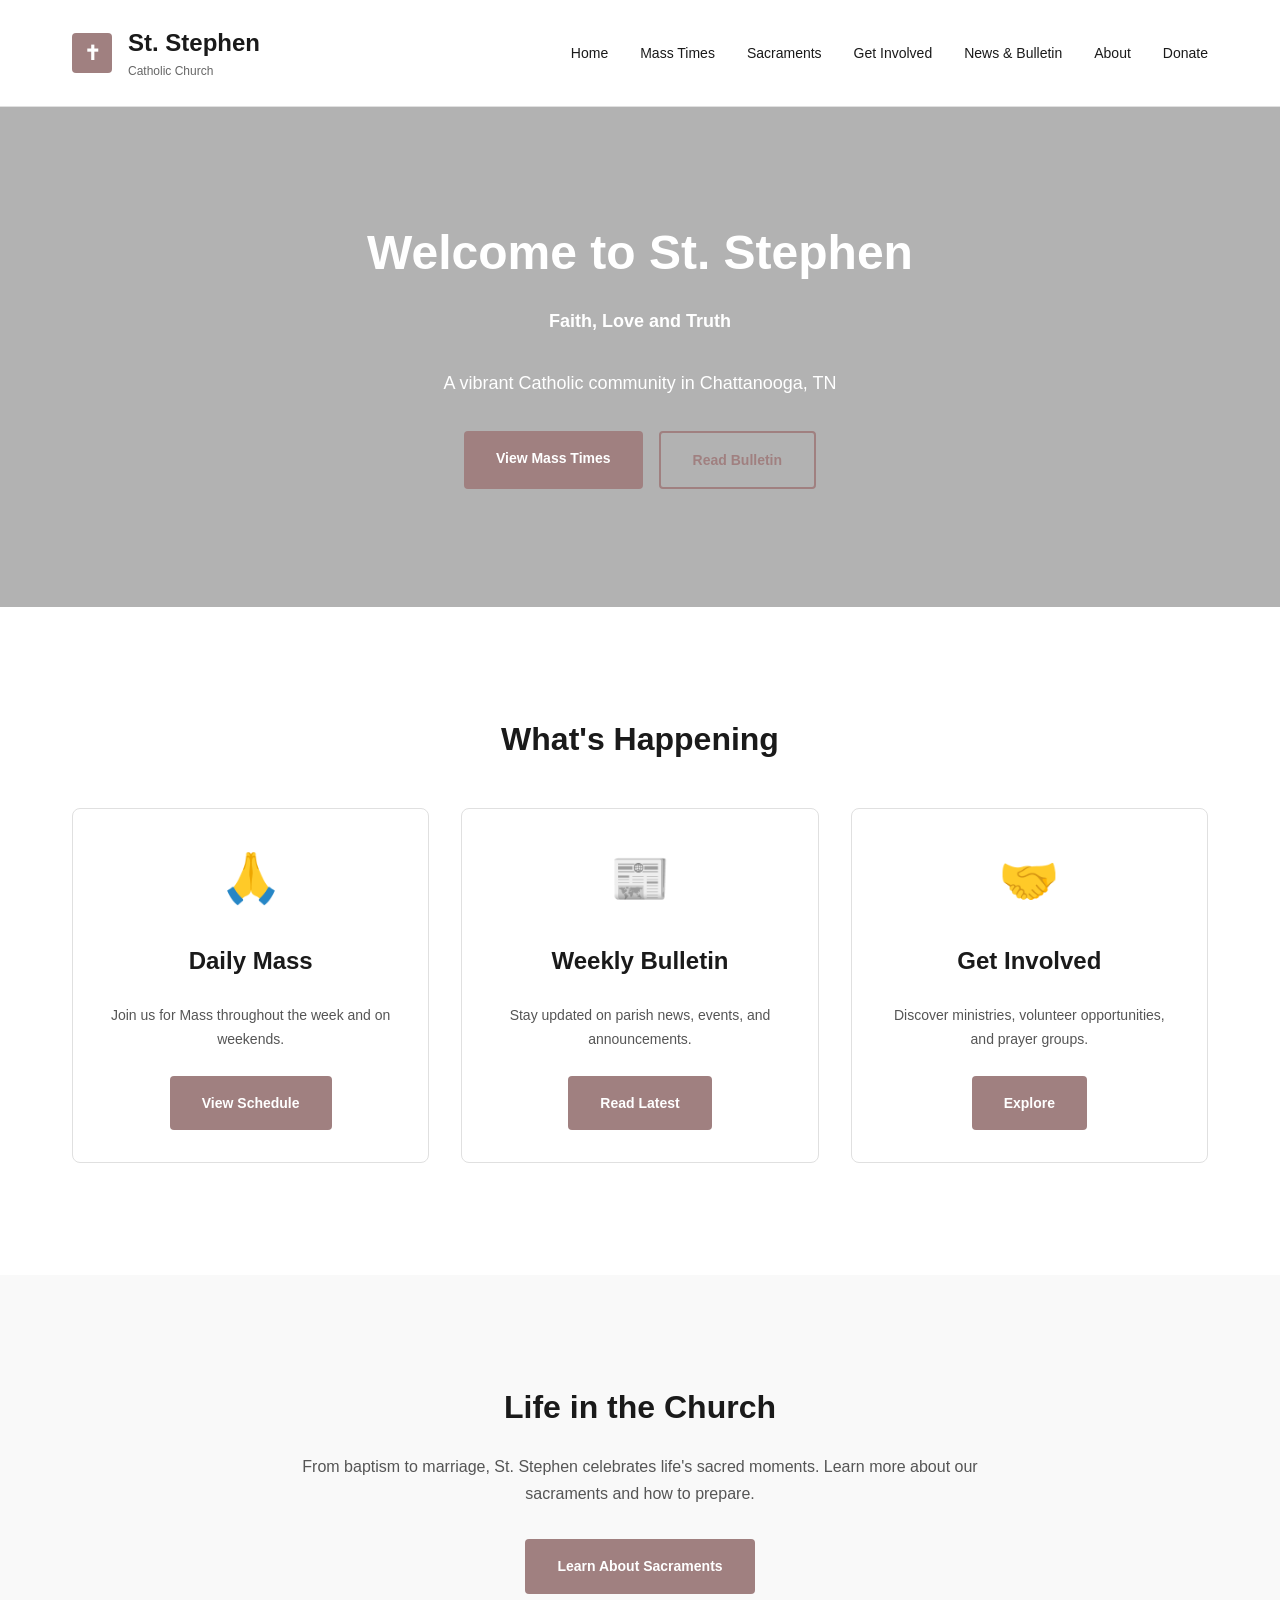
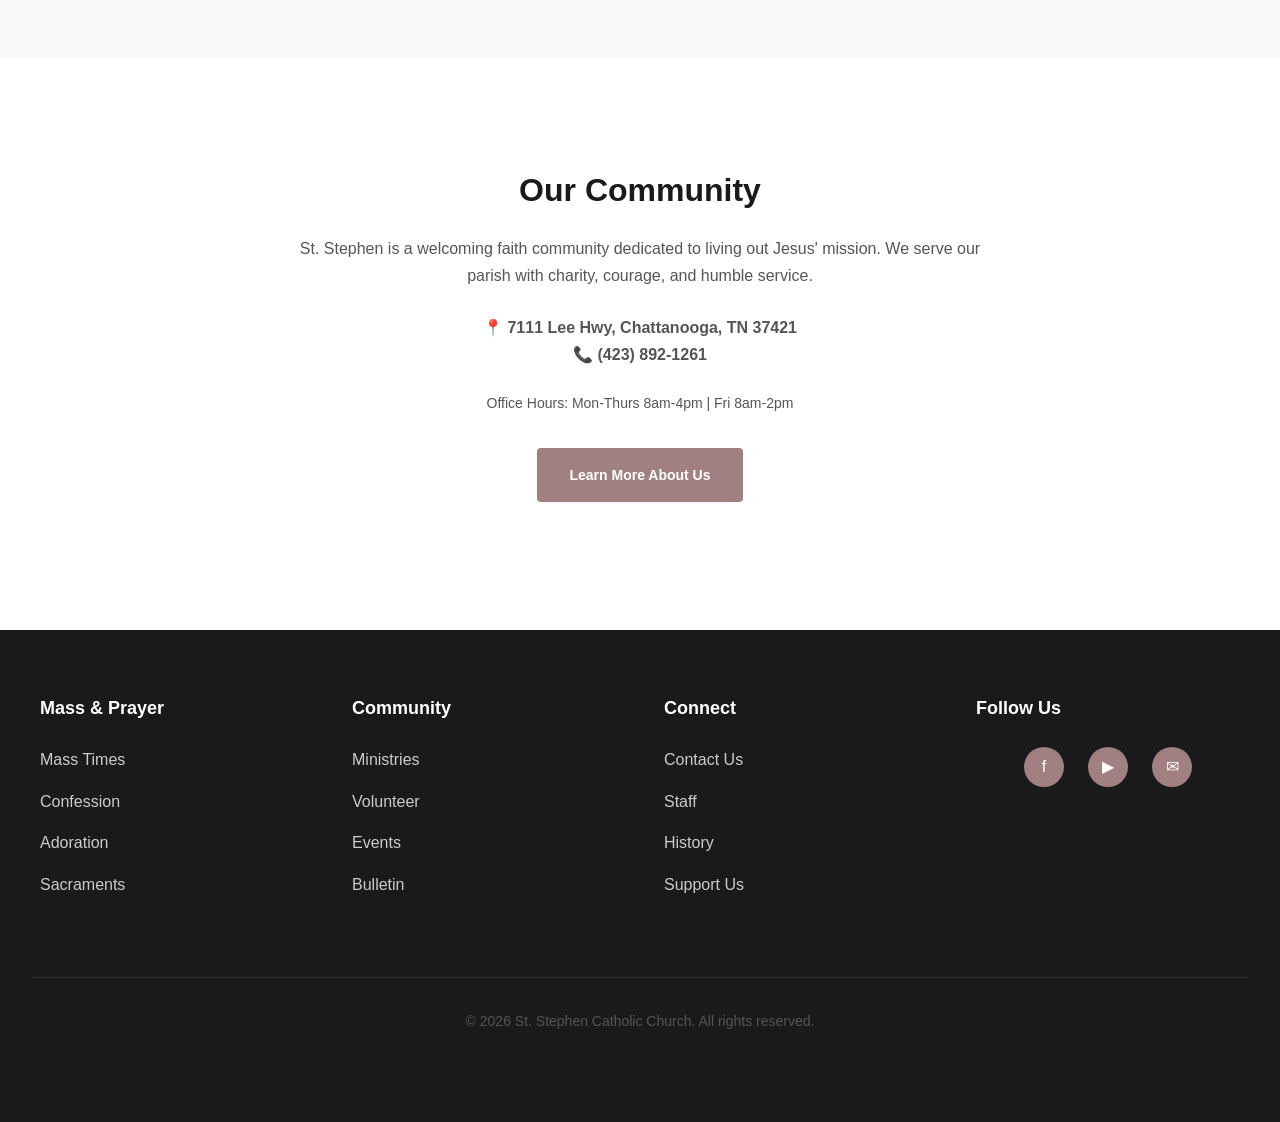
==== index.html @ e133569b "Add 7-page modern redesign mockup - clean minimal design with mauve accents" ====
<!DOCTYPE html>
<html lang="en">
<head>
  <meta charset="UTF-8">
  <meta name="viewport" content="width=device-width, initial-scale=1.0">
  <title>St. Stephen Catholic Church - Chattanooga, TN</title>
  <meta name="description" content="St. Stephen Catholic Church in Chattanooga, TN. Mass times, sacraments, ministries, and community.">
  <link rel="stylesheet" href="style.css">
</head>
<body>
  <!-- HEADER -->
  <header>
    <div class="header-container">
      <div class="logo">
        <div class="logo-icon">✝</div>
        <div>
          <div>St. Stephen</div>
          <div style="font-size: 0.75rem; font-weight: 400; color: #666;">Catholic Church</div>
        </div>
      </div>
      <nav>
        <ul>
          <li><a href="index.html">Home</a></li>
          <li><a href="mass-times.html">Mass Times</a></li>
          <li><a href="sacraments.html">Sacraments</a></li>
          <li><a href="ministries.html">Get Involved</a></li>
          <li><a href="news.html">News & Bulletin</a></li>
          <li><a href="about.html">About</a></li>
          <li><a href="donate.html">Donate</a></li>
        </ul>
      </nav>
    </div>
  </header>

  <!-- HERO -->
  <section class="hero">
    <div>
      <h1>Welcome to St. Stephen</h1>
      <p class="hero-tagline">Faith, Love and Truth</p>
      <p>A vibrant Catholic community in Chattanooga, TN</p>
      <div style="display: flex; gap: 1rem; justify-content: center; flex-wrap: wrap;">
        <a href="mass-times.html" class="btn">View Mass Times</a>
        <a href="news.html" class="btn btn-secondary">Read Bulletin</a>
      </div>
    </div>
  </section>

  <!-- QUICK ACTIONS -->
  <section class="section">
    <div class="container">
      <h2 class="text-center">What's Happening</h2>
      <div class="cards">
        <div class="card">
          <div class="card-icon">🙏</div>
          <h3>Daily Mass</h3>
          <p>Join us for Mass throughout the week and on weekends.</p>
          <a href="mass-times.html" class="btn" style="display: inline-block;">View Schedule</a>
        </div>
        <div class="card">
          <div class="card-icon">📰</div>
          <h3>Weekly Bulletin</h3>
          <p>Stay updated on parish news, events, and announcements.</p>
          <a href="news.html" class="btn" style="display: inline-block;">Read Latest</a>
        </div>
        <div class="card">
          <div class="card-icon">🤝</div>
          <h3>Get Involved</h3>
          <p>Discover ministries, volunteer opportunities, and prayer groups.</p>
          <a href="ministries.html" class="btn" style="display: inline-block;">Explore</a>
        </div>
      </div>
    </div>
  </section>

  <!-- SACRAMENTS PREVIEW -->
  <section class="section section-alt">
    <div class="container">
      <div style="max-width: 700px; margin: 0 auto;">
        <h2 class="text-center">Life in the Church</h2>
        <p class="text-center text-muted">From baptism to marriage, St. Stephen celebrates life's sacred moments. Learn more about our sacraments and how to prepare.</p>
        <div style="text-align: center; margin-top: 2rem;">
          <a href="sacraments.html" class="btn">Learn About Sacraments</a>
        </div>
      </div>
    </div>
  </section>

  <!-- ABOUT PREVIEW -->
  <section class="section">
    <div class="container">
      <div style="max-width: 700px; margin: 0 auto; text-align: center;">
        <h2>Our Community</h2>
        <p>St. Stephen is a welcoming faith community dedicated to living out Jesus' mission. We serve our parish with charity, courage, and humble service.</p>
        <p style="margin-top: 1.5rem;">
          <strong>📍 7111 Lee Hwy, Chattanooga, TN 37421</strong><br>
          <strong>📞 (423) 892-1261</strong>
        </p>
        <p class="text-muted" style="font-size: 0.875rem; margin-top: 1rem;">
          Office Hours: Mon-Thurs 8am-4pm | Fri 8am-2pm
        </p>
        <div style="margin-top: 2rem;">
          <a href="about.html" class="btn">Learn More About Us</a>
        </div>
      </div>
    </div>
  </section>

  <!-- FOOTER -->
  <footer>
    <div class="footer-container">
      <div class="footer-section">
        <h4>Mass & Prayer</h4>
        <ul>
          <li><a href="mass-times.html">Mass Times</a></li>
          <li><a href="mass-times.html">Confession</a></li>
          <li><a href="mass-times.html">Adoration</a></li>
          <li><a href="sacraments.html">Sacraments</a></li>
        </ul>
      </div>
      <div class="footer-section">
        <h4>Community</h4>
        <ul>
          <li><a href="ministries.html">Ministries</a></li>
          <li><a href="ministries.html">Volunteer</a></li>
          <li><a href="news.html">Events</a></li>
          <li><a href="news.html">Bulletin</a></li>
        </ul>
      </div>
      <div class="footer-section">
        <h4>Connect</h4>
        <ul>
          <li><a href="about.html">Contact Us</a></li>
          <li><a href="about.html">Staff</a></li>
          <li><a href="about.html">History</a></li>
          <li><a href="donate.html">Support Us</a></li>
        </ul>
      </div>
      <div class="footer-section">
        <h4>Follow Us</h4>
        <div class="social-links">
          <a href="#" title="Facebook">f</a>
          <a href="#" title="YouTube">▶</a>
          <a href="#" title="Email">✉</a>
        </div>
      </div>
    </div>
    <div class="footer-bottom">
      <p>&copy; 2026 St. Stephen Catholic Church. All rights reserved.</p>
    </div>
  </footer>
</body>
</html>
---- style.css ----
/* ===================================
   ST. STEPHEN CATHOLIC CHURCH
   Modern Minimal Redesign Mockup
   =================================== */

/* ===== CSS VARIABLES ===== */
:root {
  --color-white: #ffffff;
  --color-off-white: #f9f9f9;
  --color-text: #1a1a1a;
  --color-text-light: #555555;
  --color-mauve: #a08080;
  --color-mauve-dark: #8b6f6f;
  --color-border: #e0e0e0;
  
  --spacing-xs: 0.5rem;
  --spacing-sm: 1rem;
  --spacing-md: 1.5rem;
  --spacing-lg: 2rem;
  --spacing-xl: 3rem;
  --spacing-xxl: 4rem;
  
  --font-sans: -apple-system, BlinkMacSystemFont, "Segoe UI", Roboto, "Helvetica Neue", Arial, sans-serif;
  --font-size-sm: 0.875rem;
  --font-size-base: 1rem;
  --font-size-lg: 1.125rem;
  --font-size-xl: 1.5rem;
  --font-size-2xl: 2rem;
  --font-size-3xl: 2.5rem;
  
  --transition: all 0.3s ease;
}

/* ===== RESET ===== */
* {
  margin: 0;
  padding: 0;
  box-sizing: border-box;
}

html {
  scroll-behavior: smooth;
}

body {
  font-family: var(--font-sans);
  font-size: var(--font-size-base);
  line-height: 1.6;
  color: var(--color-text);
  background-color: var(--color-white);
}

/* ===== TYPOGRAPHY ===== */
h1 {
  font-size: var(--font-size-3xl);
  font-weight: 700;
  line-height: 1.2;
  margin-bottom: var(--spacing-lg);
}

h2 {
  font-size: var(--font-size-2xl);
  font-weight: 700;
  line-height: 1.3;
  margin-bottom: var(--spacing-md);
  margin-top: var(--spacing-xl);
}

h3 {
  font-size: var(--font-size-xl);
  font-weight: 600;
  margin-bottom: var(--spacing-md);
  margin-top: var(--spacing-lg);
}

p {
  margin-bottom: var(--spacing-md);
  color: var(--color-text-light);
  line-height: 1.7;
}

a {
  color: var(--color-mauve);
  text-decoration: none;
  transition: var(--transition);
}

a:hover {
  color: var(--color-mauve-dark);
}

/* ===== HEADER & NAVIGATION ===== */
header {
  background-color: var(--color-white);
  border-bottom: 1px solid var(--color-border);
  position: sticky;
  top: 0;
  z-index: 1000;
}

.header-container {
  max-width: 1200px;
  margin: 0 auto;
  padding: var(--spacing-md) var(--spacing-lg);
  display: flex;
  justify-content: space-between;
  align-items: center;
}

.logo {
  font-size: var(--font-size-xl);
  font-weight: 700;
  color: var(--color-text);
  display: flex;
  align-items: center;
  gap: var(--spacing-sm);
}

.logo-icon {
  width: 40px;
  height: 40px;
  background-color: var(--color-mauve);
  border-radius: 4px;
  display: flex;
  align-items: center;
  justify-content: center;
  color: var(--color-white);
  font-size: 1.25rem;
}

nav ul {
  list-style: none;
  display: flex;
  gap: var(--spacing-lg);
  flex-wrap: wrap;
}

nav a {
  font-size: var(--font-size-sm);
  font-weight: 500;
  color: var(--color-text);
  transition: var(--transition);
}

nav a:hover {
  color: var(--color-mauve);
}

/* ===== HERO SECTION ===== */
.hero {
  background: linear-gradient(rgba(0, 0, 0, 0.3), rgba(0, 0, 0, 0.3)), 
              url('https://images.unsplash.com/photo-1614027164847-1b28cfe1df60?w=1200&h=600&fit=crop') center/cover;
  color: var(--color-white);
  padding: var(--spacing-xxl) var(--spacing-lg);
  text-align: center;
  min-height: 500px;
  display: flex;
  flex-direction: column;
  justify-content: center;
  align-items: center;
  gap: var(--spacing-lg);
}

.hero h1 {
  color: var(--color-white);
  font-size: 3rem;
  margin-bottom: var(--spacing-md);
}

.hero p {
  color: var(--color-white);
  font-size: var(--font-size-lg);
  max-width: 600px;
  margin: 0 auto var(--spacing-lg);
}

.hero-tagline {
  color: var(--color-mauve);
  font-size: var(--font-size-lg);
  font-weight: 600;
}

/* ===== BUTTONS ===== */
.btn {
  display: inline-block;
  padding: var(--spacing-sm) var(--spacing-lg);
  background-color: var(--color-mauve);
  color: var(--color-white);
  border-radius: 4px;
  font-weight: 600;
  font-size: var(--font-size-sm);
  transition: var(--transition);
  border: none;
  cursor: pointer;
  text-align: center;
}

.btn:hover {
  background-color: var(--color-mauve-dark);
  transform: translateY(-2px);
}

.btn-secondary {
  background-color: transparent;
  border: 2px solid var(--color-mauve);
  color: var(--color-mauve);
}

.btn-secondary:hover {
  background-color: var(--color-mauve);
  color: var(--color-white);
}

/* ===== CONTAINER ===== */
.container {
  max-width: 1200px;
  margin: 0 auto;
  padding: 0 var(--spacing-lg);
}

.section {
  padding: var(--spacing-xxl) var(--spacing-lg);
}

.section-alt {
  background-color: var(--color-off-white);
}

/* ===== CARDS ===== */
.cards {
  display: grid;
  grid-template-columns: repeat(auto-fit, minmax(280px, 1fr));
  gap: var(--spacing-lg);
  margin: var(--spacing-xl) 0;
}

.card {
  background-color: var(--color-white);
  border: 1px solid var(--color-border);
  border-radius: 8px;
  padding: var(--spacing-lg);
  text-align: center;
  transition: var(--transition);
}

.card:hover {
  border-color: var(--color-mauve);
  box-shadow: 0 4px 12px rgba(160, 128, 128, 0.1);
}

.card-icon {
  font-size: 3rem;
  margin-bottom: var(--spacing-md);
}

.card h3 {
  margin-top: 0;
  color: var(--color-text);
}

.card p {
  font-size: var(--font-size-sm);
  margin-bottom: var(--spacing-md);
}

/* ===== SCHEDULE TABLE ===== */
.schedule {
  width: 100%;
  border-collapse: collapse;
  margin: var(--spacing-xl) 0;
}

.schedule th {
  background-color: var(--color-mauve);
  color: var(--color-white);
  padding: var(--spacing-md);
  text-align: left;
  font-weight: 600;
}

.schedule td {
  padding: var(--spacing-md);
  border-bottom: 1px solid var(--color-border);
}

.schedule tr:hover {
  background-color: var(--color-off-white);
}

/* ===== LIST ===== */
.list {
  list-style: none;
  padding: 0;
}

.list li {
  padding: var(--spacing-md) 0;
  border-bottom: 1px solid var(--color-border);
  display: flex;
  justify-content: space-between;
  align-items: center;
}

.list li:last-child {
  border-bottom: none;
}

.list-label {
  font-weight: 600;
  color: var(--color-text);
}

.list-value {
  color: var(--color-text-light);
  font-size: var(--font-size-sm);
}

/* ===== FOOTER ===== */
footer {
  background-color: var(--color-text);
  color: var(--color-white);
  padding: var(--spacing-xxl) var(--spacing-lg);
  margin-top: var(--spacing-xxl);
}

.footer-container {
  max-width: 1200px;
  margin: 0 auto;
  display: grid;
  grid-template-columns: repeat(auto-fit, minmax(250px, 1fr));
  gap: var(--spacing-xl);
  margin-bottom: var(--spacing-xxl);
}

.footer-section h4 {
  font-size: var(--font-size-lg);
  margin-bottom: var(--spacing-md);
  color: var(--color-white);
}

.footer-section ul {
  list-style: none;
}

.footer-section li {
  margin-bottom: var(--spacing-sm);
}

.footer-section a {
  color: #ccc;
  transition: var(--transition);
}

.footer-section a:hover {
  color: var(--color-mauve);
}

.footer-bottom {
  border-top: 1px solid rgba(255, 255, 255, 0.1);
  padding-top: var(--spacing-lg);
  text-align: center;
  color: #999;
  font-size: var(--font-size-sm);
}

.social-links {
  display: flex;
  gap: var(--spacing-md);
  justify-content: center;
  margin-bottom: var(--spacing-lg);
}

.social-links a {
  width: 40px;
  height: 40px;
  background-color: var(--color-mauve);
  border-radius: 50%;
  display: flex;
  align-items: center;
  justify-content: center;
  color: var(--color-white);
  transition: var(--transition);
}

.social-links a:hover {
  background-color: var(--color-mauve-dark);
}

/* ===== RESPONSIVE ===== */
@media (max-width: 768px) {
  .header-container {
    flex-direction: column;
    gap: var(--spacing-md);
  }
  
  nav ul {
    flex-direction: column;
    gap: var(--spacing-md);
    width: 100%;
  }
  
  .hero {
    min-height: 350px;
    padding: var(--spacing-xl) var(--spacing-md);
  }
  
  .hero h1 {
    font-size: 2rem;
  }
  
  h1 {
    font-size: var(--font-size-2xl);
  }
  
  h2 {
    font-size: var(--font-size-xl);
  }
  
  .cards {
    grid-template-columns: 1fr;
  }
  
  .section {
    padding: var(--spacing-xl) var(--spacing-md);
  }
  
  .schedule {
    font-size: var(--font-size-sm);
  }
  
  .schedule th,
  .schedule td {
    padding: var(--spacing-sm);
  }
  
  .footer-container {
    grid-template-columns: 1fr;
  }
}

/* ===== UTILITY ===== */
.text-center {
  text-align: center;
}

.text-muted {
  color: var(--color-text-light);
}

.mt-lg {
  margin-top: var(--spacing-lg);
}

.mb-lg {
  margin-bottom: var(--spacing-lg);
}

.max-width-600 {
  max-width: 600px;
  margin-left: auto;
  margin-right: auto;
}
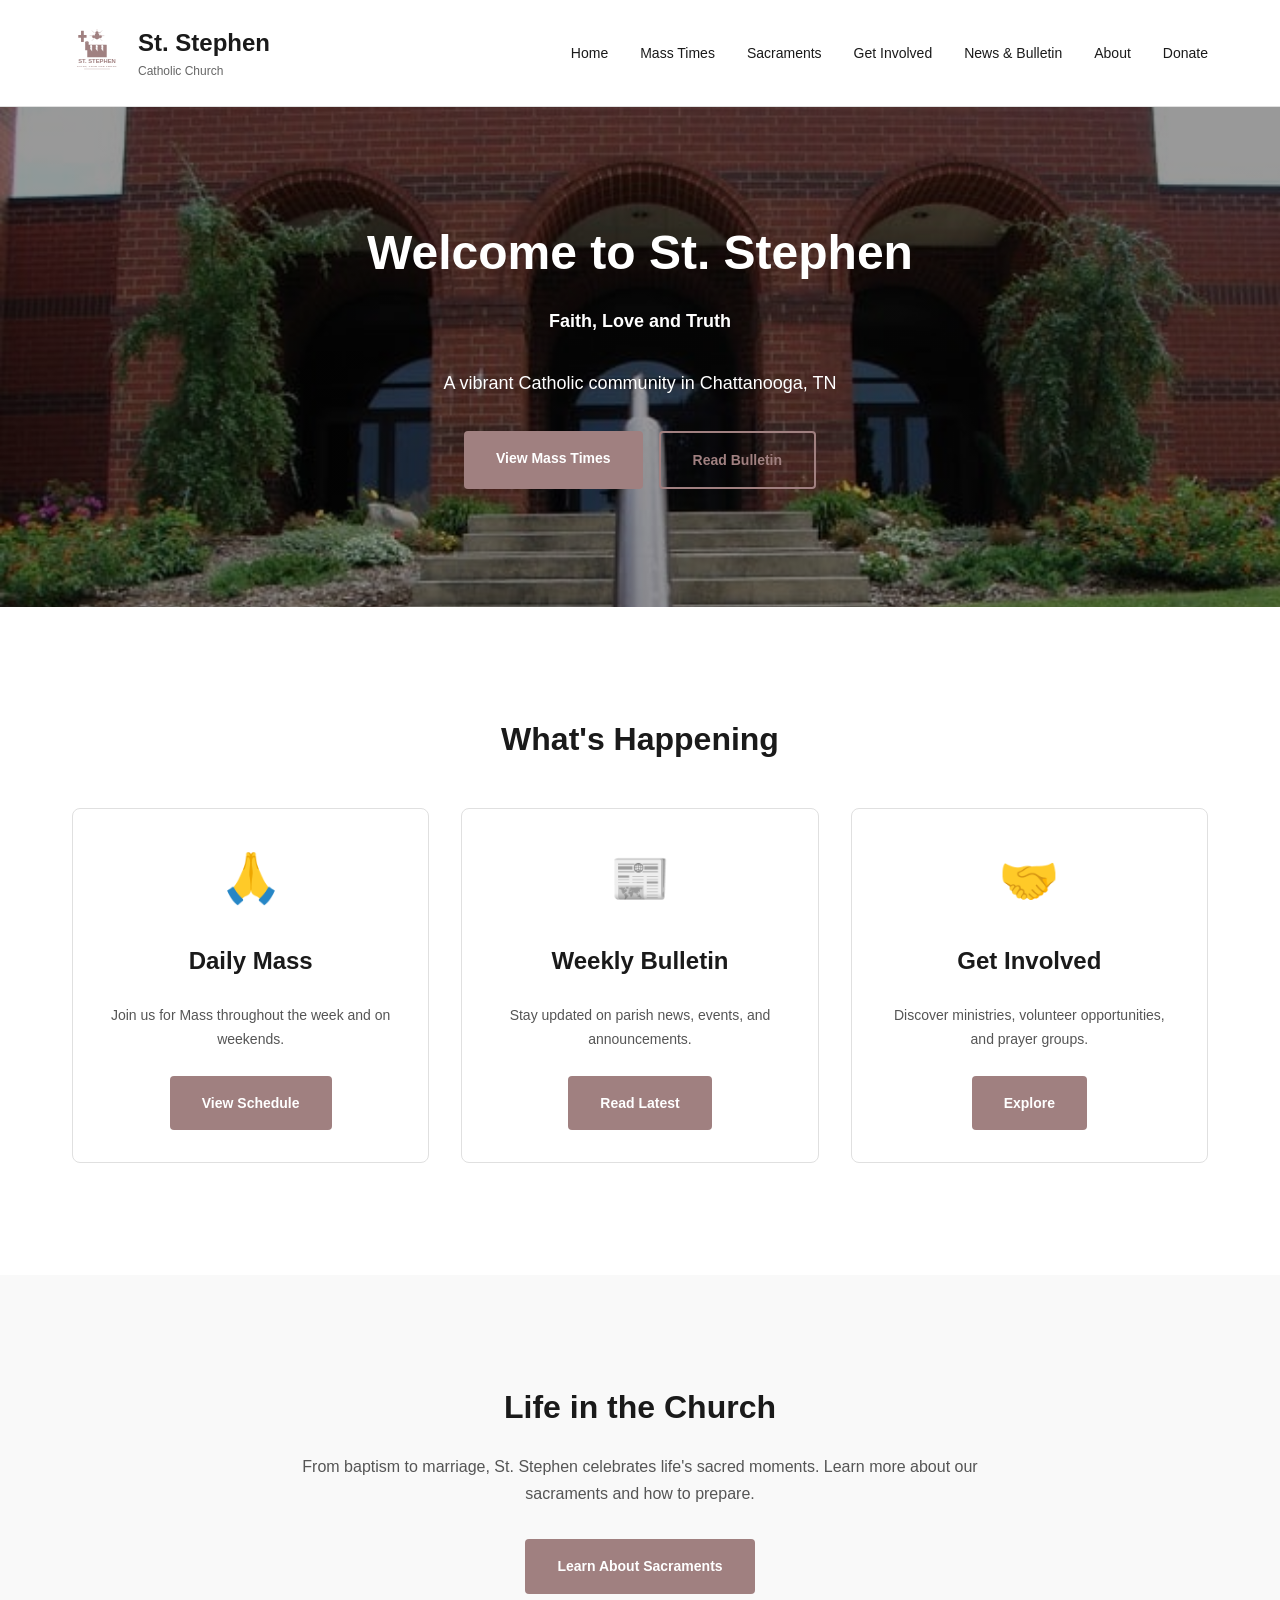
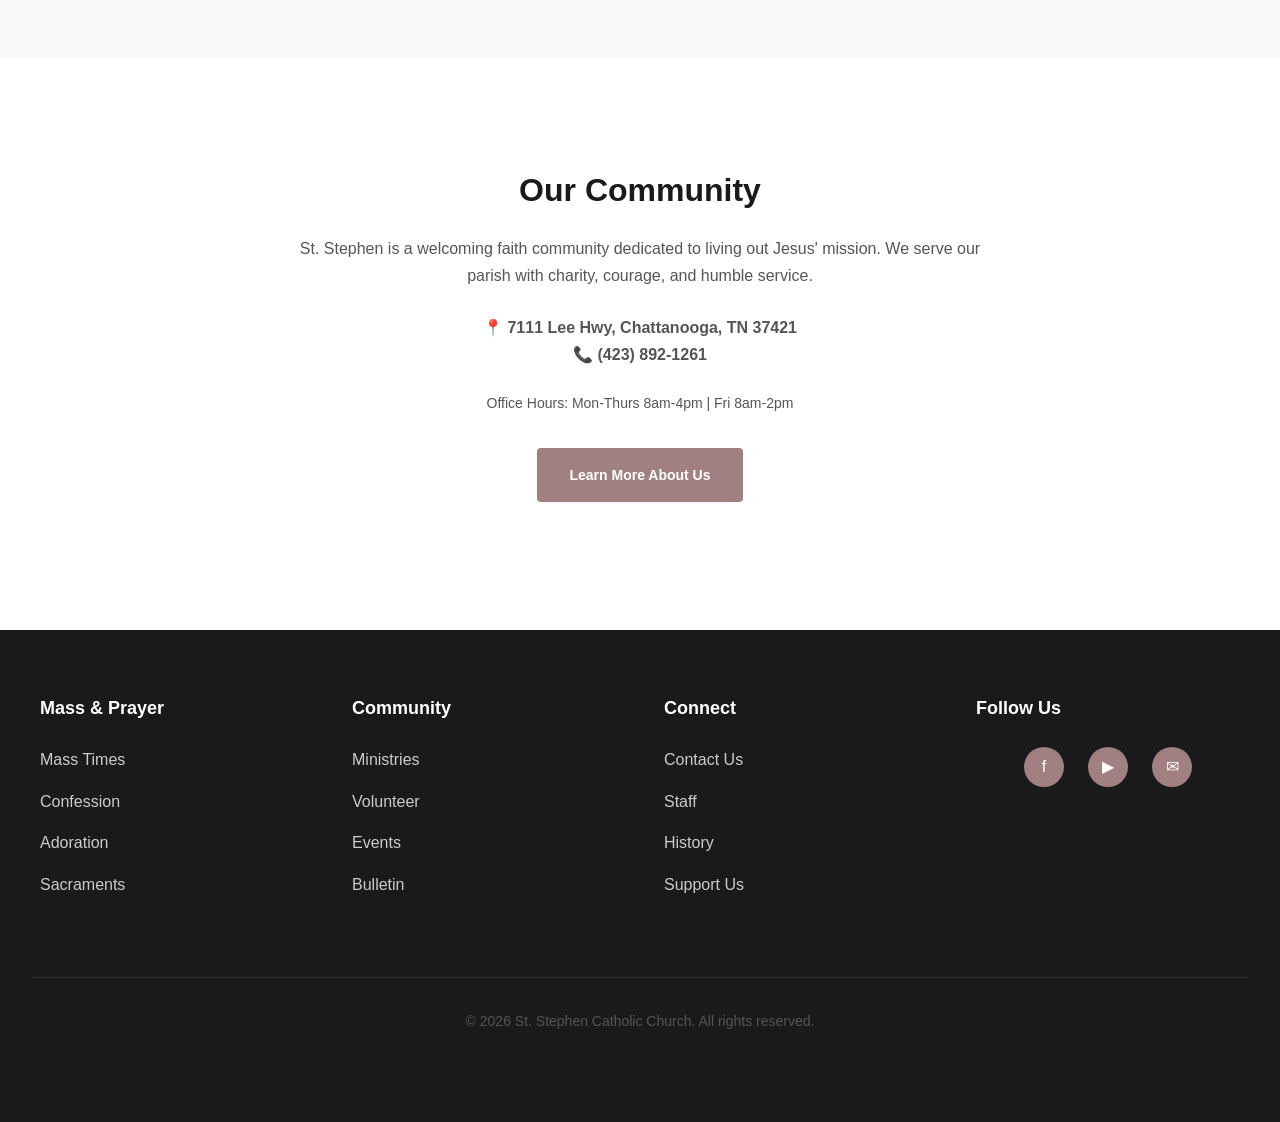
==== commit 673e3691: "Add professional logo, favicon, and church entrance hero" ====
--- a/index.html
+++ b/index.html
@@ -5,6 +5,7 @@
   <meta name="viewport" content="width=device-width, initial-scale=1.0">
   <title>St. Stephen Catholic Church - Chattanooga, TN</title>
   <meta name="description" content="St. Stephen Catholic Church in Chattanooga, TN. Mass times, sacraments, ministries, and community.">
+  <link rel="icon" type="image/svg+xml" href="images/favicon.svg">
   <link rel="stylesheet" href="style.css">
 </head>
 <body>
@@ -12,7 +13,7 @@
   <header>
     <div class="header-container">
       <div class="logo">
-        <div class="logo-icon">✝</div>
+        <img src="images/logo.svg" alt="St. Stephen Logo" style="width: 50px; height: 50px;">
         <div>
           <div>St. Stephen</div>
           <div style="font-size: 0.75rem; font-weight: 400; color: #666;">Catholic Church</div>
@@ -33,7 +34,7 @@
   </header>
 
   <!-- HERO -->
-  <section class="hero">
+  <section class="hero" style="background: linear-gradient(rgba(0, 0, 0, 0.4), rgba(0, 0, 0, 0.4)), url('images/church-entrance.jpg') center/cover no-repeat;">
     <div>
       <h1>Welcome to St. Stephen</h1>
       <p class="hero-tagline">Faith, Love and Truth</p>
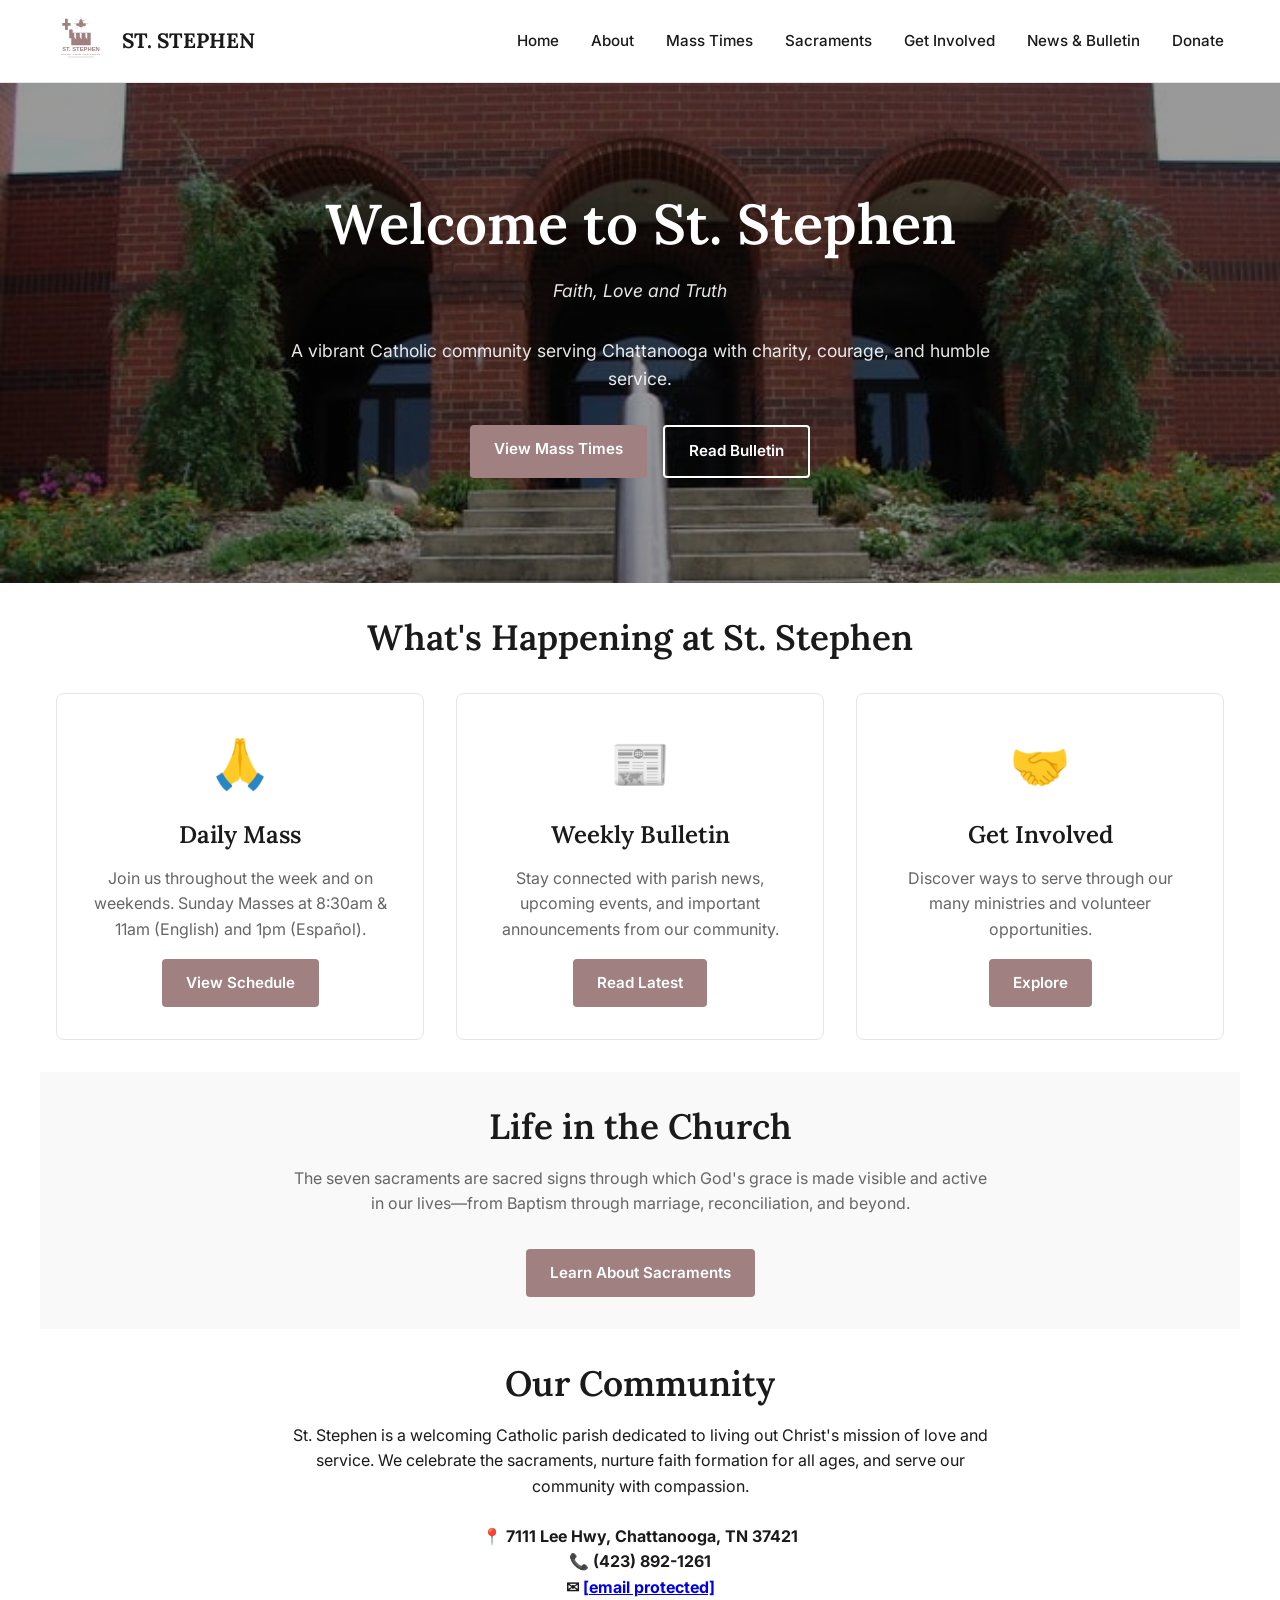
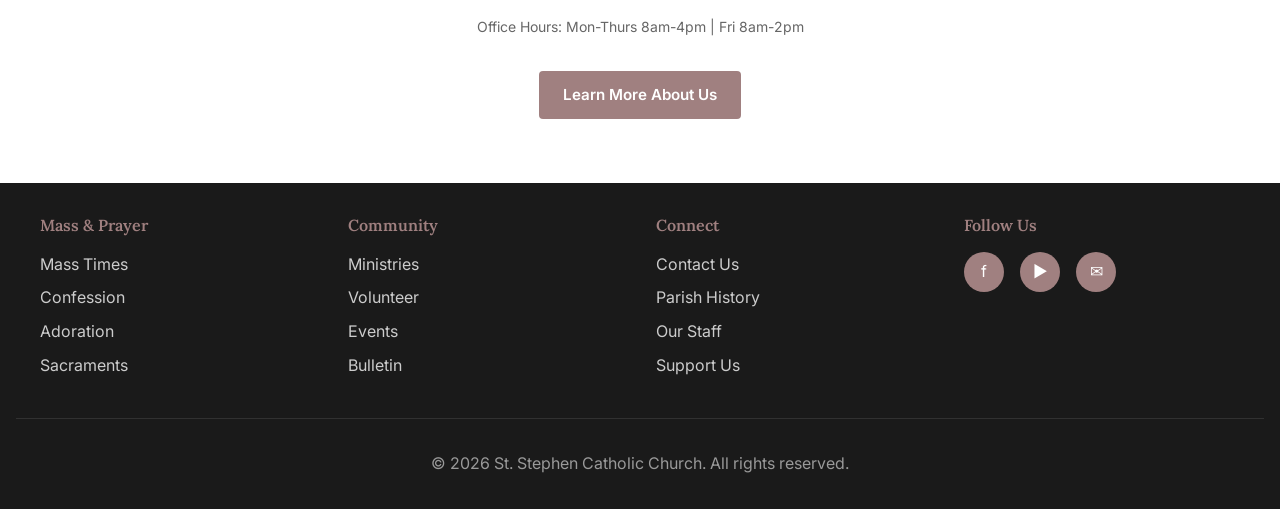
==== commit f20655ea: "Complete redesign with typography (Lora+Inter), mobile nav, real content from ststephenchatt.org, pr" ====
--- a/index.html
+++ b/index.html
@@ -12,21 +12,19 @@
   <!-- HEADER -->
   <header>
     <div class="header-container">
-      <div class="logo">
-        <img src="images/logo.svg" alt="St. Stephen Logo" style="width: 50px; height: 50px;">
-        <div>
-          <div>St. Stephen</div>
-          <div style="font-size: 0.75rem; font-weight: 400; color: #666;">Catholic Church</div>
-        </div>
-      </div>
-      <nav>
+      <a href="index.html" class="logo">
+        <img src="images/logo.svg" alt="St. Stephen Logo">
+        <div>ST. STEPHEN</div>
+      </a>
+      <button class="menu-toggle" onclick="toggleMenu()">☰</button>
+      <nav id="nav-menu">
         <ul>
           <li><a href="index.html">Home</a></li>
+          <li><a href="about.html">About</a></li>
           <li><a href="mass-times.html">Mass Times</a></li>
           <li><a href="sacraments.html">Sacraments</a></li>
           <li><a href="ministries.html">Get Involved</a></li>
           <li><a href="news.html">News & Bulletin</a></li>
-          <li><a href="about.html">About</a></li>
           <li><a href="donate.html">Donate</a></li>
         </ul>
       </nav>
@@ -38,7 +36,7 @@
     <div>
       <h1>Welcome to St. Stephen</h1>
       <p class="hero-tagline">Faith, Love and Truth</p>
-      <p>A vibrant Catholic community in Chattanooga, TN</p>
+      <p>A vibrant Catholic community serving Chattanooga with charity, courage, and humble service.</p>
       <div style="display: flex; gap: 1rem; justify-content: center; flex-wrap: wrap;">
         <a href="mass-times.html" class="btn">View Mass Times</a>
         <a href="news.html" class="btn btn-secondary">Read Bulletin</a>
@@ -49,24 +47,24 @@
   <!-- QUICK ACTIONS -->
   <section class="section">
     <div class="container">
-      <h2 class="text-center">What's Happening</h2>
+      <h2 class="text-center">What's Happening at St. Stephen</h2>
       <div class="cards">
         <div class="card">
           <div class="card-icon">🙏</div>
           <h3>Daily Mass</h3>
-          <p>Join us for Mass throughout the week and on weekends.</p>
+          <p>Join us throughout the week and on weekends. Sunday Masses at 8:30am & 11am (English) and 1pm (Español).</p>
           <a href="mass-times.html" class="btn" style="display: inline-block;">View Schedule</a>
         </div>
         <div class="card">
           <div class="card-icon">📰</div>
           <h3>Weekly Bulletin</h3>
-          <p>Stay updated on parish news, events, and announcements.</p>
+          <p>Stay connected with parish news, upcoming events, and important announcements from our community.</p>
           <a href="news.html" class="btn" style="display: inline-block;">Read Latest</a>
         </div>
         <div class="card">
           <div class="card-icon">🤝</div>
           <h3>Get Involved</h3>
-          <p>Discover ministries, volunteer opportunities, and prayer groups.</p>
+          <p>Discover ways to serve through our many ministries and volunteer opportunities.</p>
           <a href="ministries.html" class="btn" style="display: inline-block;">Explore</a>
         </div>
       </div>
@@ -78,7 +76,7 @@
     <div class="container">
       <div style="max-width: 700px; margin: 0 auto;">
         <h2 class="text-center">Life in the Church</h2>
-        <p class="text-center text-muted">From baptism to marriage, St. Stephen celebrates life's sacred moments. Learn more about our sacraments and how to prepare.</p>
+        <p class="text-center text-muted">The seven sacraments are sacred signs through which God's grace is made visible and active in our lives—from Baptism through marriage, reconciliation, and beyond.</p>
         <div style="text-align: center; margin-top: 2rem;">
           <a href="sacraments.html" class="btn">Learn About Sacraments</a>
         </div>
@@ -91,10 +89,11 @@
     <div class="container">
       <div style="max-width: 700px; margin: 0 auto; text-align: center;">
         <h2>Our Community</h2>
-        <p>St. Stephen is a welcoming faith community dedicated to living out Jesus' mission. We serve our parish with charity, courage, and humble service.</p>
+        <p>St. Stephen is a welcoming Catholic parish dedicated to living out Christ's mission of love and service. We celebrate the sacraments, nurture faith formation for all ages, and serve our community with compassion.</p>
         <p style="margin-top: 1.5rem;">
           <strong>📍 7111 Lee Hwy, Chattanooga, TN 37421</strong><br>
-          <strong>📞 (423) 892-1261</strong>
+          <strong>📞 (423) 892-1261</strong><br>
+          <strong>✉ <a href="mailto:[email protected]">[email protected]</a></strong>
         </p>
         <p class="text-muted" style="font-size: 0.875rem; margin-top: 1rem;">
           Office Hours: Mon-Thurs 8am-4pm | Fri 8am-2pm
@@ -131,17 +130,17 @@
         <h4>Connect</h4>
         <ul>
           <li><a href="about.html">Contact Us</a></li>
-          <li><a href="about.html">Staff</a></li>
-          <li><a href="about.html">History</a></li>
+          <li><a href="about.html">Parish History</a></li>
+          <li><a href="about.html">Our Staff</a></li>
           <li><a href="donate.html">Support Us</a></li>
         </ul>
       </div>
       <div class="footer-section">
         <h4>Follow Us</h4>
         <div class="social-links">
-          <a href="#" title="Facebook">f</a>
-          <a href="#" title="YouTube">▶</a>
-          <a href="#" title="Email">✉</a>
+          <a href="https://www.facebook.com/StStephenChattanooga" title="Facebook">f</a>
+          <a href="https://www.youtube.com/channel/UC2gbDCCxsNctLYcWI_7kT1Q" title="YouTube">▶</a>
+          <a href="mailto:[email protected]" title="Email">✉</a>
         </div>
       </div>
     </div>
@@ -149,5 +148,18 @@
       <p>&copy; 2026 St. Stephen Catholic Church. All rights reserved.</p>
     </div>
   </footer>
+
+  <script>
+    function toggleMenu() {
+      const menu = document.getElementById('nav-menu');
+      menu.classList.toggle('active');
+    }
+
+    document.querySelectorAll('nav a').forEach(link => {
+      link.addEventListener('click', () => {
+        document.getElementById('nav-menu').classList.remove('active');
+      });
+    });
+  </script>
 </body>
 </html>
--- a/style.css
+++ b/style.css
@@ -1,251 +1,216 @@
-/* ===================================
-   ST. STEPHEN CATHOLIC CHURCH
-   Modern Minimal Redesign Mockup
-   =================================== */
-
-/* ===== CSS VARIABLES ===== */
-:root {
-  --color-white: #ffffff;
-  --color-off-white: #f9f9f9;
-  --color-text: #1a1a1a;
-  --color-text-light: #555555;
-  --color-mauve: #a08080;
-  --color-mauve-dark: #8b6f6f;
-  --color-border: #e0e0e0;
-  
-  --spacing-xs: 0.5rem;
-  --spacing-sm: 1rem;
-  --spacing-md: 1.5rem;
-  --spacing-lg: 2rem;
-  --spacing-xl: 3rem;
-  --spacing-xxl: 4rem;
-  
-  --font-sans: -apple-system, BlinkMacSystemFont, "Segoe UI", Roboto, "Helvetica Neue", Arial, sans-serif;
-  --font-size-sm: 0.875rem;
-  --font-size-base: 1rem;
-  --font-size-lg: 1.125rem;
-  --font-size-xl: 1.5rem;
-  --font-size-2xl: 2rem;
-  --font-size-3xl: 2.5rem;
-  
-  --transition: all 0.3s ease;
-}
-
-/* ===== RESET ===== */
+@import url('https://fonts.googleapis.com/css2?family=Lora:wght@400;600;700&family=Inter:wght@300;400;500;600;700&display=swap');
+
 * {
   margin: 0;
   padding: 0;
   box-sizing: border-box;
 }
 
-html {
-  scroll-behavior: smooth;
+:root {
+  --primary-color: #ffffff;
+  --secondary-color: #f9f9f9;
+  --text-color: #1a1a1a;
+  --accent-color: #a08080;
+  --accent-dark: #8b6f6f;
+  --border-color: #e5e5e5;
+  --spacing-sm: 0.5rem;
+  --spacing-md: 1rem;
+  --spacing-lg: 2rem;
 }
 
 body {
-  font-family: var(--font-sans);
-  font-size: var(--font-size-base);
+  font-family: 'Inter', -apple-system, BlinkMacSystemFont, 'Segoe UI', sans-serif;
+  color: var(--text-color);
   line-height: 1.6;
-  color: var(--color-text);
-  background-color: var(--color-white);
-}
-
-/* ===== TYPOGRAPHY ===== */
-h1 {
-  font-size: var(--font-size-3xl);
-  font-weight: 700;
-  line-height: 1.2;
-  margin-bottom: var(--spacing-lg);
-}
-
-h2 {
-  font-size: var(--font-size-2xl);
-  font-weight: 700;
+  background: var(--primary-color);
+}
+
+h1, h2, h3, h4, h5, h6 {
+  font-family: 'Lora', Georgia, serif;
+  font-weight: 600;
   line-height: 1.3;
   margin-bottom: var(--spacing-md);
-  margin-top: var(--spacing-xl);
-}
-
-h3 {
-  font-size: var(--font-size-xl);
-  font-weight: 600;
-  margin-bottom: var(--spacing-md);
-  margin-top: var(--spacing-lg);
-}
-
-p {
-  margin-bottom: var(--spacing-md);
-  color: var(--color-text-light);
-  line-height: 1.7;
-}
-
-a {
-  color: var(--color-mauve);
-  text-decoration: none;
-  transition: var(--transition);
-}
-
-a:hover {
-  color: var(--color-mauve-dark);
-}
-
-/* ===== HEADER & NAVIGATION ===== */
+}
+
+h1 { font-size: 3rem; }
+h2 { font-size: 2.2rem; }
+h3 { font-size: 1.5rem; }
+
+/* HEADER */
 header {
-  background-color: var(--color-white);
-  border-bottom: 1px solid var(--color-border);
+  background: var(--primary-color);
+  border-bottom: 1px solid var(--border-color);
   position: sticky;
   top: 0;
-  z-index: 1000;
+  z-index: 100;
+  padding: var(--spacing-md) 0;
 }
 
 .header-container {
   max-width: 1200px;
   margin: 0 auto;
-  padding: var(--spacing-md) var(--spacing-lg);
+  padding: 0 var(--spacing-md);
   display: flex;
   justify-content: space-between;
   align-items: center;
 }
 
 .logo {
-  font-size: var(--font-size-xl);
+  display: flex;
+  align-items: center;
+  gap: var(--spacing-md);
+  text-decoration: none;
+  color: var(--text-color);
+  font-family: 'Lora', serif;
   font-weight: 700;
-  color: var(--color-text);
-  display: flex;
-  align-items: center;
-  gap: var(--spacing-sm);
-}
-
-.logo-icon {
-  width: 40px;
-  height: 40px;
-  background-color: var(--color-mauve);
-  border-radius: 4px;
+  font-size: 1.3rem;
+}
+
+.logo img {
+  width: 50px;
+  height: 50px;
+}
+
+nav {
+  display: flex;
+}
+
+nav ul {
+  list-style: none;
+  display: flex;
+  gap: var(--spacing-lg);
+}
+
+nav a {
+  text-decoration: none;
+  color: var(--text-color);
+  font-size: 0.95rem;
+  font-weight: 500;
+  transition: color 0.3s;
+}
+
+nav a:hover {
+  color: var(--accent-color);
+}
+
+/* HAMBURGER MENU */
+.menu-toggle {
+  display: none;
+  background: none;
+  border: none;
+  font-size: 1.5rem;
+  cursor: pointer;
+  color: var(--text-color);
+}
+
+/* HERO */
+.hero {
+  background-size: cover;
+  background-position: center;
+  min-height: 500px;
   display: flex;
   align-items: center;
   justify-content: center;
-  color: var(--color-white);
-  font-size: 1.25rem;
-}
-
-nav ul {
-  list-style: none;
-  display: flex;
-  gap: var(--spacing-lg);
-  flex-wrap: wrap;
-}
-
-nav a {
-  font-size: var(--font-size-sm);
-  font-weight: 500;
-  color: var(--color-text);
-  transition: var(--transition);
-}
-
-nav a:hover {
-  color: var(--color-mauve);
-}
-
-/* ===== HERO SECTION ===== */
-.hero {
-  background: linear-gradient(rgba(0, 0, 0, 0.3), rgba(0, 0, 0, 0.3)), 
-              url('https://images.unsplash.com/photo-1614027164847-1b28cfe1df60?w=1200&h=600&fit=crop') center/cover;
-  color: var(--color-white);
-  padding: var(--spacing-xxl) var(--spacing-lg);
   text-align: center;
-  min-height: 500px;
-  display: flex;
-  flex-direction: column;
-  justify-content: center;
-  align-items: center;
-  gap: var(--spacing-lg);
+  color: white;
+  padding: var(--spacing-lg);
+}
+
+.hero > div {
+  max-width: 700px;
 }
 
 .hero h1 {
-  color: var(--color-white);
-  font-size: 3rem;
-  margin-bottom: var(--spacing-md);
+  font-size: 3.5rem;
+  margin-bottom: var(--spacing-md);
+  color: white;
+}
+
+.hero-tagline {
+  font-size: 1.5rem;
+  margin-bottom: var(--spacing-md);
+  font-style: italic;
+  color: rgba(255,255,255,0.95);
 }
 
 .hero p {
-  color: var(--color-white);
-  font-size: var(--font-size-lg);
-  max-width: 600px;
-  margin: 0 auto var(--spacing-lg);
-}
-
-.hero-tagline {
-  color: var(--color-mauve);
-  font-size: var(--font-size-lg);
-  font-weight: 600;
-}
-
-/* ===== BUTTONS ===== */
-.btn {
-  display: inline-block;
-  padding: var(--spacing-sm) var(--spacing-lg);
-  background-color: var(--color-mauve);
-  color: var(--color-white);
-  border-radius: 4px;
-  font-weight: 600;
-  font-size: var(--font-size-sm);
-  transition: var(--transition);
-  border: none;
-  cursor: pointer;
-  text-align: center;
-}
-
-.btn:hover {
-  background-color: var(--color-mauve-dark);
-  transform: translateY(-2px);
-}
-
-.btn-secondary {
-  background-color: transparent;
-  border: 2px solid var(--color-mauve);
-  color: var(--color-mauve);
-}
-
-.btn-secondary:hover {
-  background-color: var(--color-mauve);
-  color: var(--color-white);
-}
-
-/* ===== CONTAINER ===== */
+  font-size: 1.1rem;
+  margin-bottom: var(--spacing-lg);
+  color: rgba(255,255,255,0.9);
+}
+
+/* SECTIONS */
+.section {
+  padding: var(--spacing-lg) var(--spacing-md);
+  max-width: 1200px;
+  margin: 0 auto;
+}
+
+.section-alt {
+  background: var(--secondary-color);
+}
+
 .container {
   max-width: 1200px;
   margin: 0 auto;
-  padding: 0 var(--spacing-lg);
-}
-
-.section {
-  padding: var(--spacing-xxl) var(--spacing-lg);
-}
-
-.section-alt {
-  background-color: var(--color-off-white);
-}
-
-/* ===== CARDS ===== */
+}
+
+.text-center {
+  text-align: center;
+}
+
+.text-muted {
+  color: #666;
+}
+
+/* BUTTONS */
+.btn {
+  display: inline-block;
+  padding: 0.75rem 1.5rem;
+  background: var(--accent-color);
+  color: white;
+  text-decoration: none;
+  border: none;
+  border-radius: 4px;
+  font-weight: 600;
+  cursor: pointer;
+  transition: background 0.3s;
+  font-size: 0.95rem;
+}
+
+.btn:hover {
+  background: var(--accent-dark);
+}
+
+.btn-secondary {
+  background: transparent;
+  border: 2px solid white;
+  color: white;
+}
+
+.btn-secondary:hover {
+  background: rgba(255,255,255,0.1);
+}
+
+/* CARDS */
 .cards {
   display: grid;
-  grid-template-columns: repeat(auto-fit, minmax(280px, 1fr));
+  grid-template-columns: repeat(auto-fit, minmax(300px, 1fr));
   gap: var(--spacing-lg);
-  margin: var(--spacing-xl) 0;
+  margin-top: var(--spacing-lg);
 }
 
 .card {
-  background-color: var(--color-white);
-  border: 1px solid var(--color-border);
+  background: white;
+  border: 1px solid var(--border-color);
+  padding: var(--spacing-lg);
   border-radius: 8px;
-  padding: var(--spacing-lg);
   text-align: center;
-  transition: var(--transition);
+  transition: box-shadow 0.3s;
 }
 
 .card:hover {
-  border-color: var(--color-mauve);
-  box-shadow: 0 4px 12px rgba(160, 128, 128, 0.1);
+  box-shadow: 0 4px 12px rgba(0,0,0,0.1);
 }
 
 .card-icon {
@@ -254,88 +219,34 @@
 }
 
 .card h3 {
-  margin-top: 0;
-  color: var(--color-text);
+  margin-bottom: var(--spacing-md);
 }
 
 .card p {
-  font-size: var(--font-size-sm);
-  margin-bottom: var(--spacing-md);
-}
-
-/* ===== SCHEDULE TABLE ===== */
-.schedule {
-  width: 100%;
-  border-collapse: collapse;
-  margin: var(--spacing-xl) 0;
-}
-
-.schedule th {
-  background-color: var(--color-mauve);
-  color: var(--color-white);
-  padding: var(--spacing-md);
-  text-align: left;
-  font-weight: 600;
-}
-
-.schedule td {
-  padding: var(--spacing-md);
-  border-bottom: 1px solid var(--color-border);
-}
-
-.schedule tr:hover {
-  background-color: var(--color-off-white);
-}
-
-/* ===== LIST ===== */
-.list {
-  list-style: none;
-  padding: 0;
-}
-
-.list li {
-  padding: var(--spacing-md) 0;
-  border-bottom: 1px solid var(--color-border);
-  display: flex;
-  justify-content: space-between;
-  align-items: center;
-}
-
-.list li:last-child {
-  border-bottom: none;
-}
-
-.list-label {
-  font-weight: 600;
-  color: var(--color-text);
-}
-
-.list-value {
-  color: var(--color-text-light);
-  font-size: var(--font-size-sm);
-}
-
-/* ===== FOOTER ===== */
+  margin-bottom: var(--spacing-md);
+  color: #666;
+}
+
+/* FOOTER */
 footer {
-  background-color: var(--color-text);
-  color: var(--color-white);
-  padding: var(--spacing-xxl) var(--spacing-lg);
-  margin-top: var(--spacing-xxl);
+  background: var(--text-color);
+  color: white;
+  padding: var(--spacing-lg) var(--spacing-md);
+  margin-top: var(--spacing-lg);
 }
 
 .footer-container {
   max-width: 1200px;
   margin: 0 auto;
   display: grid;
-  grid-template-columns: repeat(auto-fit, minmax(250px, 1fr));
-  gap: var(--spacing-xl);
-  margin-bottom: var(--spacing-xxl);
+  grid-template-columns: repeat(auto-fit, minmax(200px, 1fr));
+  gap: var(--spacing-lg);
 }
 
 .footer-section h4 {
-  font-size: var(--font-size-lg);
-  margin-bottom: var(--spacing-md);
-  color: var(--color-white);
+  color: var(--accent-color);
+  margin-bottom: var(--spacing-md);
+  font-family: 'Lora', serif;
 }
 
 .footer-section ul {
@@ -343,120 +254,106 @@
 }
 
 .footer-section li {
-  margin-bottom: var(--spacing-sm);
+  margin-bottom: 0.5rem;
 }
 
 .footer-section a {
   color: #ccc;
-  transition: var(--transition);
+  text-decoration: none;
+  transition: color 0.3s;
 }
 
 .footer-section a:hover {
-  color: var(--color-mauve);
-}
-
-.footer-bottom {
-  border-top: 1px solid rgba(255, 255, 255, 0.1);
-  padding-top: var(--spacing-lg);
-  text-align: center;
-  color: #999;
-  font-size: var(--font-size-sm);
+  color: var(--accent-color);
 }
 
 .social-links {
   display: flex;
   gap: var(--spacing-md);
+}
+
+.social-links a {
+  display: inline-flex;
+  align-items: center;
   justify-content: center;
-  margin-bottom: var(--spacing-lg);
-}
-
-.social-links a {
   width: 40px;
   height: 40px;
-  background-color: var(--color-mauve);
+  background: var(--accent-color);
   border-radius: 50%;
-  display: flex;
-  align-items: center;
-  justify-content: center;
-  color: var(--color-white);
-  transition: var(--transition);
+  color: white;
+  text-decoration: none;
+  transition: background 0.3s;
 }
 
 .social-links a:hover {
-  background-color: var(--color-mauve-dark);
-}
-
-/* ===== RESPONSIVE ===== */
+  background: var(--accent-dark);
+}
+
+.footer-bottom {
+  text-align: center;
+  margin-top: var(--spacing-lg);
+  padding-top: var(--spacing-lg);
+  border-top: 1px solid rgba(255,255,255,0.1);
+  color: #999;
+}
+
+/* RESPONSIVE */
 @media (max-width: 768px) {
-  .header-container {
+  .menu-toggle {
+    display: block;
+  }
+
+  nav {
+    display: none;
+    position: absolute;
+    top: 100%;
+    left: 0;
+    right: 0;
+    background: white;
     flex-direction: column;
-    gap: var(--spacing-md);
-  }
-  
+    border-bottom: 1px solid var(--border-color);
+    z-index: 99;
+  }
+
+  nav.active {
+    display: flex;
+  }
+
   nav ul {
     flex-direction: column;
-    gap: var(--spacing-md);
-    width: 100%;
-  }
-  
-  .hero {
-    min-height: 350px;
-    padding: var(--spacing-xl) var(--spacing-md);
-  }
-  
+    gap: 0;
+    padding: var(--spacing-md);
+  }
+
+  nav li {
+    border-bottom: 1px solid var(--border-color);
+    padding: var(--spacing-sm) 0;
+  }
+
+  nav li:last-child {
+    border-bottom: none;
+  }
+
+  .header-container {
+    flex-wrap: wrap;
+  }
+
+  h1 { font-size: 2rem; }
+  h2 { font-size: 1.5rem; }
+
   .hero h1 {
-    font-size: 2rem;
-  }
-  
-  h1 {
-    font-size: var(--font-size-2xl);
-  }
-  
-  h2 {
-    font-size: var(--font-size-xl);
-  }
-  
+    font-size: 2.2rem;
+  }
+
+  .hero-tagline {
+    font-size: 1.1rem;
+  }
+
   .cards {
     grid-template-columns: 1fr;
   }
-  
-  .section {
-    padding: var(--spacing-xl) var(--spacing-md);
-  }
-  
-  .schedule {
-    font-size: var(--font-size-sm);
-  }
-  
-  .schedule th,
-  .schedule td {
-    padding: var(--spacing-sm);
-  }
-  
+
   .footer-container {
     grid-template-columns: 1fr;
   }
 }
-
-/* ===== UTILITY ===== */
-.text-center {
-  text-align: center;
-}
-
-.text-muted {
-  color: var(--color-text-light);
-}
-
-.mt-lg {
-  margin-top: var(--spacing-lg);
-}
-
-.mb-lg {
-  margin-bottom: var(--spacing-lg);
-}
-
-.max-width-600 {
-  max-width: 600px;
-  margin-left: auto;
-  margin-right: auto;
-}
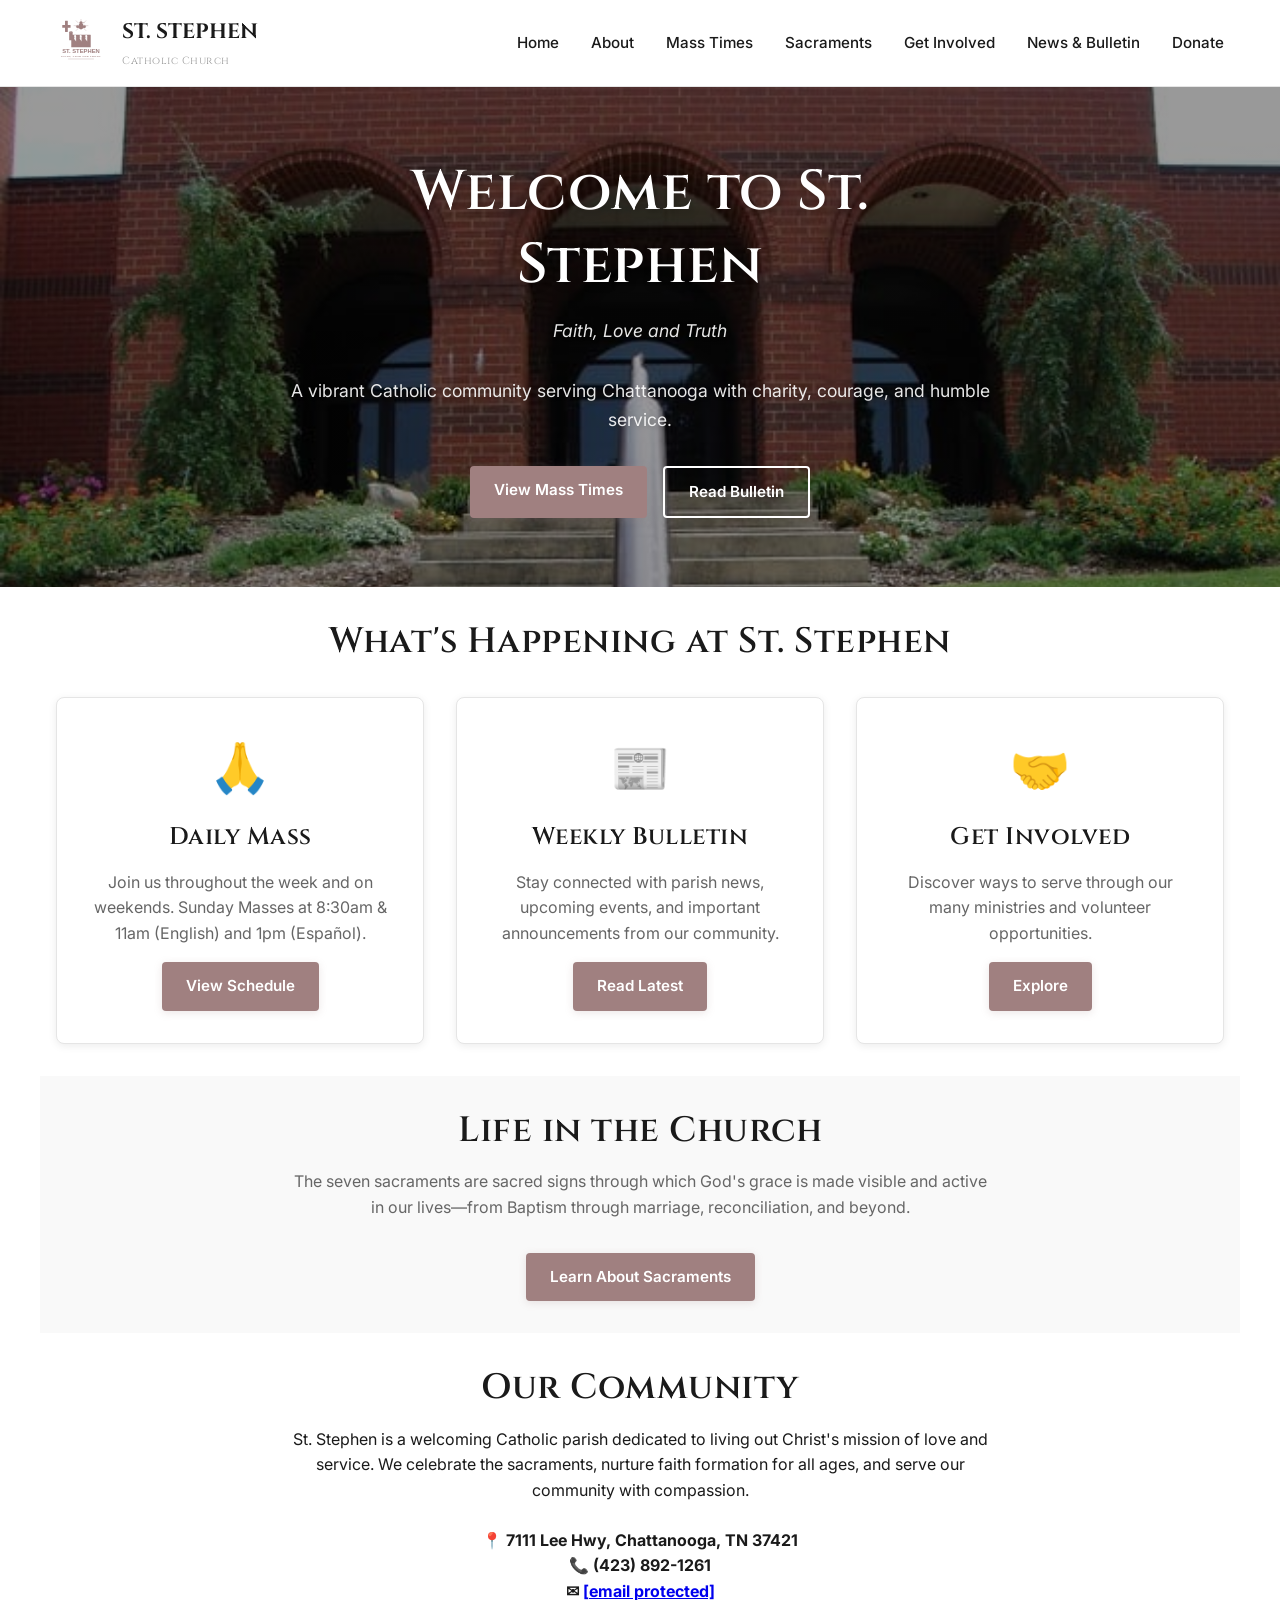
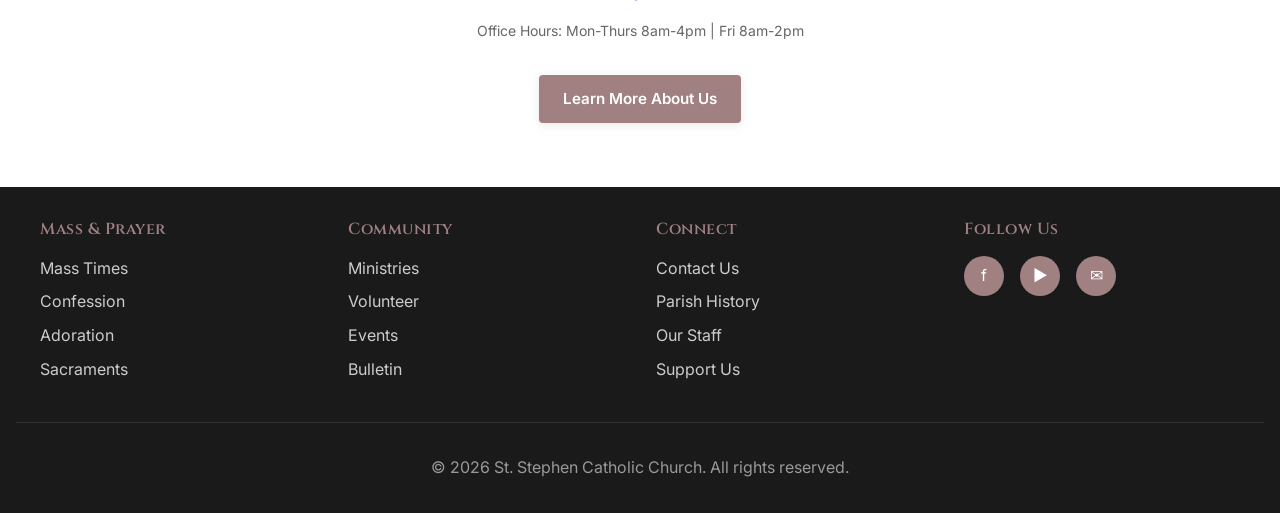
==== commit 1123ed32: "Clean refactor: shared header/footer partials, Cinzel typography, professional CSS, optimized code s" ====
--- a/index.html
+++ b/index.html
@@ -9,29 +9,8 @@
   <link rel="stylesheet" href="style.css">
 </head>
 <body>
-  <!-- HEADER -->
-  <header>
-    <div class="header-container">
-      <a href="index.html" class="logo">
-        <img src="images/logo.svg" alt="St. Stephen Logo">
-        <div>ST. STEPHEN</div>
-      </a>
-      <button class="menu-toggle" onclick="toggleMenu()">☰</button>
-      <nav id="nav-menu">
-        <ul>
-          <li><a href="index.html">Home</a></li>
-          <li><a href="about.html">About</a></li>
-          <li><a href="mass-times.html">Mass Times</a></li>
-          <li><a href="sacraments.html">Sacraments</a></li>
-          <li><a href="ministries.html">Get Involved</a></li>
-          <li><a href="news.html">News & Bulletin</a></li>
-          <li><a href="donate.html">Donate</a></li>
-        </ul>
-      </nav>
-    </div>
-  </header>
+  <div id="header-placeholder"></div>
 
-  <!-- HERO -->
   <section class="hero" style="background: linear-gradient(rgba(0, 0, 0, 0.4), rgba(0, 0, 0, 0.4)), url('images/church-entrance.jpg') center/cover no-repeat;">
     <div>
       <h1>Welcome to St. Stephen</h1>
@@ -44,7 +23,6 @@
     </div>
   </section>
 
-  <!-- QUICK ACTIONS -->
   <section class="section">
     <div class="container">
       <h2 class="text-center">What's Happening at St. Stephen</h2>
@@ -53,25 +31,24 @@
           <div class="card-icon">🙏</div>
           <h3>Daily Mass</h3>
           <p>Join us throughout the week and on weekends. Sunday Masses at 8:30am & 11am (English) and 1pm (Español).</p>
-          <a href="mass-times.html" class="btn" style="display: inline-block;">View Schedule</a>
+          <a href="mass-times.html" class="btn">View Schedule</a>
         </div>
         <div class="card">
           <div class="card-icon">📰</div>
           <h3>Weekly Bulletin</h3>
           <p>Stay connected with parish news, upcoming events, and important announcements from our community.</p>
-          <a href="news.html" class="btn" style="display: inline-block;">Read Latest</a>
+          <a href="news.html" class="btn">Read Latest</a>
         </div>
         <div class="card">
           <div class="card-icon">🤝</div>
           <h3>Get Involved</h3>
           <p>Discover ways to serve through our many ministries and volunteer opportunities.</p>
-          <a href="ministries.html" class="btn" style="display: inline-block;">Explore</a>
+          <a href="ministries.html" class="btn">Explore</a>
         </div>
       </div>
     </div>
   </section>
 
-  <!-- SACRAMENTS PREVIEW -->
   <section class="section section-alt">
     <div class="container">
       <div style="max-width: 700px; margin: 0 auto;">
@@ -84,7 +61,6 @@
     </div>
   </section>
 
-  <!-- ABOUT PREVIEW -->
   <section class="section">
     <div class="container">
       <div style="max-width: 700px; margin: 0 auto; text-align: center;">
@@ -105,61 +81,7 @@
     </div>
   </section>
 
-  <!-- FOOTER -->
-  <footer>
-    <div class="footer-container">
-      <div class="footer-section">
-        <h4>Mass & Prayer</h4>
-        <ul>
-          <li><a href="mass-times.html">Mass Times</a></li>
-          <li><a href="mass-times.html">Confession</a></li>
-          <li><a href="mass-times.html">Adoration</a></li>
-          <li><a href="sacraments.html">Sacraments</a></li>
-        </ul>
-      </div>
-      <div class="footer-section">
-        <h4>Community</h4>
-        <ul>
-          <li><a href="ministries.html">Ministries</a></li>
-          <li><a href="ministries.html">Volunteer</a></li>
-          <li><a href="news.html">Events</a></li>
-          <li><a href="news.html">Bulletin</a></li>
-        </ul>
-      </div>
-      <div class="footer-section">
-        <h4>Connect</h4>
-        <ul>
-          <li><a href="about.html">Contact Us</a></li>
-          <li><a href="about.html">Parish History</a></li>
-          <li><a href="about.html">Our Staff</a></li>
-          <li><a href="donate.html">Support Us</a></li>
-        </ul>
-      </div>
-      <div class="footer-section">
-        <h4>Follow Us</h4>
-        <div class="social-links">
-          <a href="https://www.facebook.com/StStephenChattanooga" title="Facebook">f</a>
-          <a href="https://www.youtube.com/channel/UC2gbDCCxsNctLYcWI_7kT1Q" title="YouTube">▶</a>
-          <a href="mailto:[email protected]" title="Email">✉</a>
-        </div>
-      </div>
-    </div>
-    <div class="footer-bottom">
-      <p>&copy; 2026 St. Stephen Catholic Church. All rights reserved.</p>
-    </div>
-  </footer>
-
-  <script>
-    function toggleMenu() {
-      const menu = document.getElementById('nav-menu');
-      menu.classList.toggle('active');
-    }
-
-    document.querySelectorAll('nav a').forEach(link => {
-      link.addEventListener('click', () => {
-        document.getElementById('nav-menu').classList.remove('active');
-      });
-    });
-  </script>
+  <div id="footer-placeholder"></div>
+  <script src="shared.js"></script>
 </body>
 </html>
--- a/style.css
+++ b/style.css
@@ -1,4 +1,4 @@
-@import url('https://fonts.googleapis.com/css2?family=Lora:wght@400;600;700&family=Inter:wght@300;400;500;600;700&display=swap');
+@import url('https://fonts.googleapis.com/css2?family=Cinzel:wght@400;600;700&family=Inter:wght@300;400;500;600;700&display=swap');
 
 * {
   margin: 0;
@@ -26,17 +26,17 @@
 }
 
 h1, h2, h3, h4, h5, h6 {
-  font-family: 'Lora', Georgia, serif;
+  font-family: 'Cinzel', Georgia, serif;
   font-weight: 600;
   line-height: 1.3;
   margin-bottom: var(--spacing-md);
+  letter-spacing: 0.5px;
 }
 
 h1 { font-size: 3rem; }
 h2 { font-size: 2.2rem; }
 h3 { font-size: 1.5rem; }
 
-/* HEADER */
 header {
   background: var(--primary-color);
   border-bottom: 1px solid var(--border-color);
@@ -61,7 +61,7 @@
   gap: var(--spacing-md);
   text-decoration: none;
   color: var(--text-color);
-  font-family: 'Lora', serif;
+  font-family: 'Cinzel', serif;
   font-weight: 700;
   font-size: 1.3rem;
 }
@@ -69,6 +69,24 @@
 .logo img {
   width: 50px;
   height: 50px;
+}
+
+.logo-text {
+  display: flex;
+  flex-direction: column;
+  gap: 0.25rem;
+}
+
+.logo-main {
+  font-weight: 700;
+  font-size: 1.3rem;
+}
+
+.logo-sub {
+  font-size: 0.65rem;
+  font-weight: 400;
+  color: #999;
+  letter-spacing: 0.5px;
 }
 
 nav {
@@ -93,7 +111,6 @@
   color: var(--accent-color);
 }
 
-/* HAMBURGER MENU */
 .menu-toggle {
   display: none;
   background: none;
@@ -103,7 +120,6 @@
   color: var(--text-color);
 }
 
-/* HERO */
 .hero {
   background-size: cover;
   background-position: center;
@@ -124,6 +140,7 @@
   font-size: 3.5rem;
   margin-bottom: var(--spacing-md);
   color: white;
+  text-shadow: 2px 2px 8px rgba(0,0,0,0.3);
 }
 
 .hero-tagline {
@@ -131,15 +148,16 @@
   margin-bottom: var(--spacing-md);
   font-style: italic;
   color: rgba(255,255,255,0.95);
+  text-shadow: 1px 1px 4px rgba(0,0,0,0.3);
 }
 
 .hero p {
   font-size: 1.1rem;
   margin-bottom: var(--spacing-lg);
   color: rgba(255,255,255,0.9);
-}
-
-/* SECTIONS */
+  text-shadow: 1px 1px 4px rgba(0,0,0,0.2);
+}
+
 .section {
   padding: var(--spacing-lg) var(--spacing-md);
   max-width: 1200px;
@@ -163,7 +181,6 @@
   color: #666;
 }
 
-/* BUTTONS */
 .btn {
   display: inline-block;
   padding: 0.75rem 1.5rem;
@@ -174,25 +191,29 @@
   border-radius: 4px;
   font-weight: 600;
   cursor: pointer;
-  transition: background 0.3s;
+  transition: all 0.3s;
   font-size: 0.95rem;
+  box-shadow: 0 2px 8px rgba(160, 128, 128, 0.2);
 }
 
 .btn:hover {
   background: var(--accent-dark);
+  box-shadow: 0 4px 12px rgba(160, 128, 128, 0.3);
+  transform: translateY(-2px);
 }
 
 .btn-secondary {
   background: transparent;
   border: 2px solid white;
   color: white;
+  box-shadow: none;
 }
 
 .btn-secondary:hover {
   background: rgba(255,255,255,0.1);
-}
-
-/* CARDS */
+  box-shadow: 0 2px 8px rgba(255,255,255,0.2);
+}
+
 .cards {
   display: grid;
   grid-template-columns: repeat(auto-fit, minmax(300px, 1fr));
@@ -206,11 +227,14 @@
   padding: var(--spacing-lg);
   border-radius: 8px;
   text-align: center;
-  transition: box-shadow 0.3s;
+  transition: all 0.3s;
+  box-shadow: 0 2px 8px rgba(0,0,0,0.08);
 }
 
 .card:hover {
-  box-shadow: 0 4px 12px rgba(0,0,0,0.1);
+  box-shadow: 0 8px 24px rgba(0,0,0,0.12);
+  transform: translateY(-4px);
+  border-color: var(--accent-color);
 }
 
 .card-icon {
@@ -220,6 +244,7 @@
 
 .card h3 {
   margin-bottom: var(--spacing-md);
+  color: var(--text-color);
 }
 
 .card p {
@@ -227,7 +252,45 @@
   color: #666;
 }
 
-/* FOOTER */
+table {
+  width: 100%;
+  border-collapse: collapse;
+  margin-bottom: var(--spacing-lg);
+  box-shadow: 0 2px 8px rgba(0,0,0,0.08);
+  border-radius: 8px;
+  overflow: hidden;
+}
+
+thead tr {
+  background: var(--accent-color);
+  color: white;
+}
+
+thead th {
+  padding: 12px 16px;
+  text-align: left;
+  font-weight: 600;
+  font-family: 'Cinzel', serif;
+  letter-spacing: 0.5px;
+}
+
+tbody tr {
+  border-bottom: 1px solid var(--border-color);
+  transition: background 0.2s;
+}
+
+tbody tr:hover {
+  background: var(--secondary-color);
+}
+
+tbody td {
+  padding: 12px 16px;
+}
+
+tbody tr:last-child {
+  border-bottom: none;
+}
+
 footer {
   background: var(--text-color);
   color: white;
@@ -246,7 +309,7 @@
 .footer-section h4 {
   color: var(--accent-color);
   margin-bottom: var(--spacing-md);
-  font-family: 'Lora', serif;
+  font-family: 'Cinzel', serif;
 }
 
 .footer-section ul {
@@ -282,11 +345,12 @@
   border-radius: 50%;
   color: white;
   text-decoration: none;
-  transition: background 0.3s;
+  transition: all 0.3s;
 }
 
 .social-links a:hover {
   background: var(--accent-dark);
+  transform: scale(1.1);
 }
 
 .footer-bottom {
@@ -297,7 +361,37 @@
   color: #999;
 }
 
-/* RESPONSIVE */
+.content-box {
+  background: #f9f9f9;
+  padding: 1.5rem;
+  border-radius: 8px;
+  border-left: 4px solid var(--accent-color);
+  margin-bottom: var(--spacing-lg);
+}
+
+.content-box h3 {
+  margin-bottom: 1rem;
+}
+
+.cta-box {
+  background: var(--accent-color);
+  color: white;
+  padding: 2rem;
+  border-radius: 8px;
+  text-align: center;
+  margin: var(--spacing-lg) 0;
+  box-shadow: 0 4px 12px rgba(160, 128, 128, 0.2);
+}
+
+.cta-box h2, .cta-box h3 {
+  color: white;
+  margin-bottom: 1rem;
+}
+
+.cta-box a {
+  color: white;
+}
+
 @media (max-width: 768px) {
   .menu-toggle {
     display: block;
@@ -334,10 +428,6 @@
     border-bottom: none;
   }
 
-  .header-container {
-    flex-wrap: wrap;
-  }
-
   h1 { font-size: 2rem; }
   h2 { font-size: 1.5rem; }
 
@@ -356,4 +446,12 @@
   .footer-container {
     grid-template-columns: 1fr;
   }
-}
+
+  table {
+    font-size: 0.9rem;
+  }
+
+  thead th, tbody td {
+    padding: 8px 12px;
+  }
+}
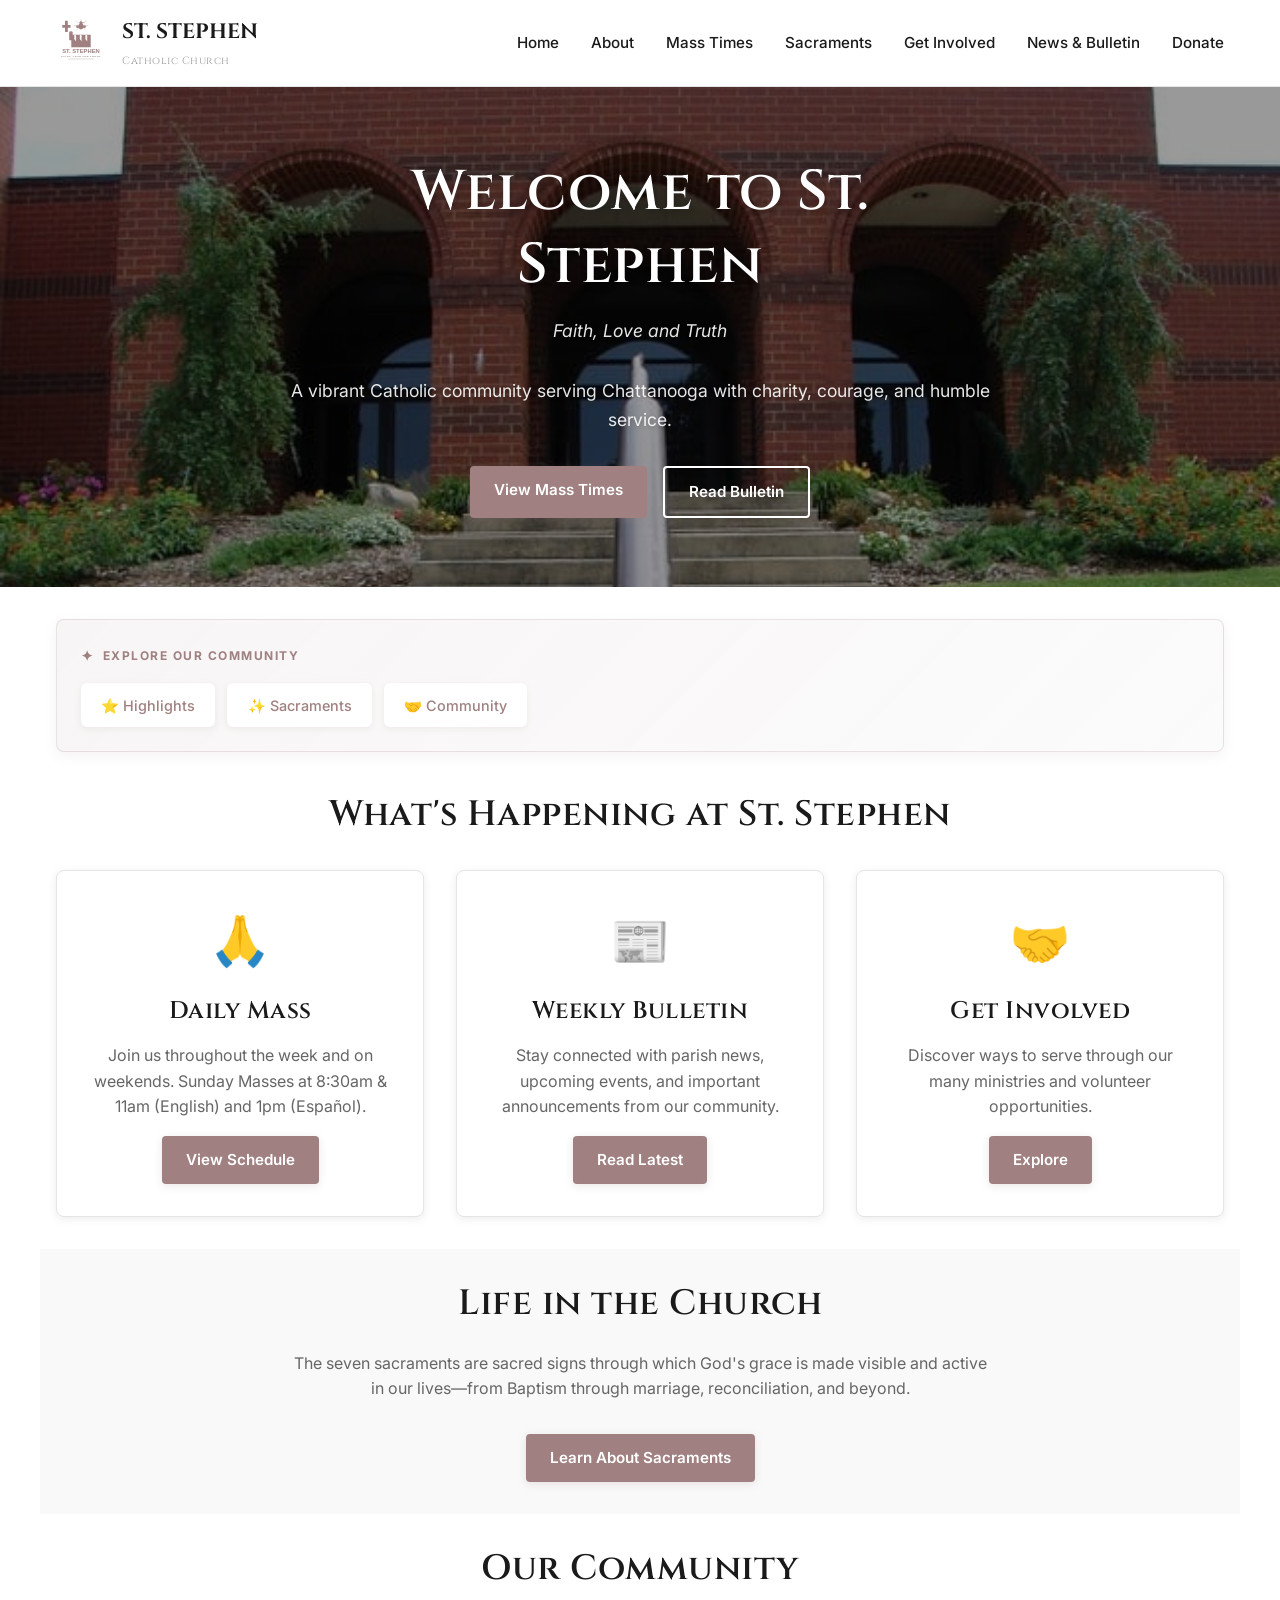
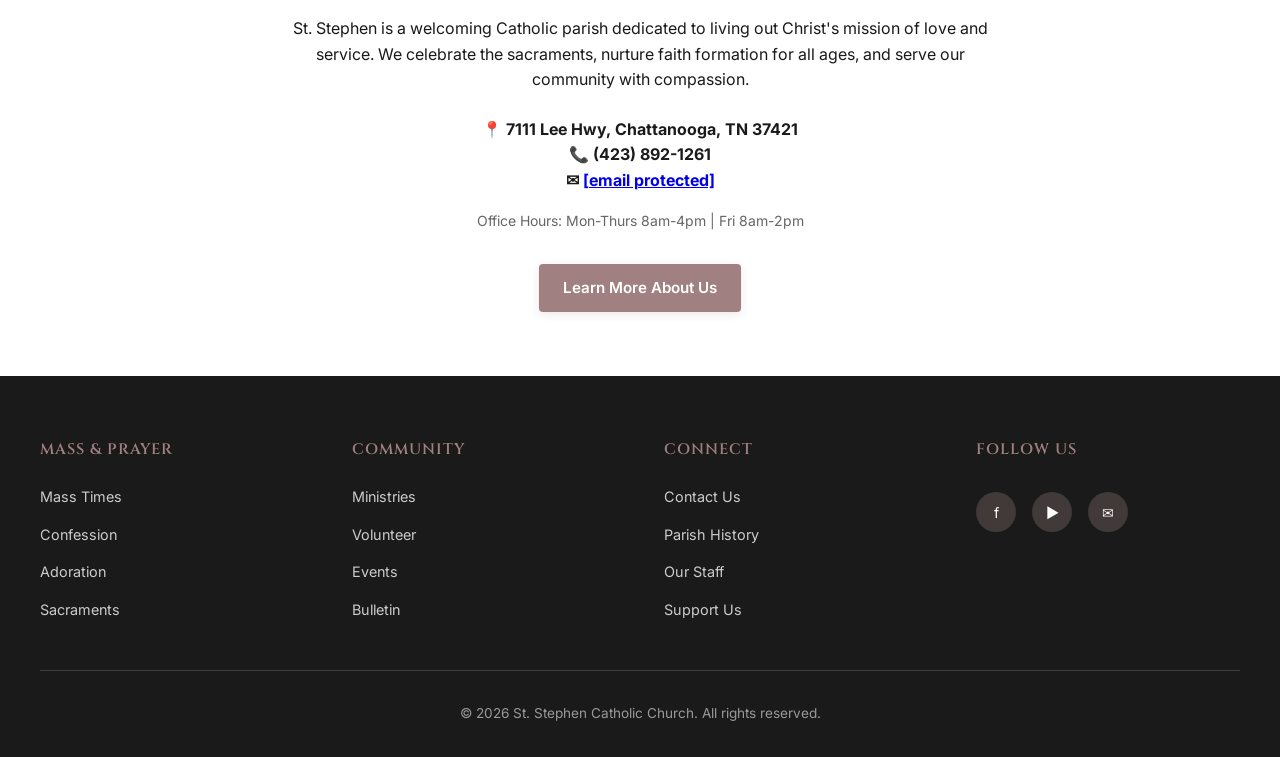
==== commit 80d27a7f: "Add premium anchor navigation to all 7 pages with emoji icons, gradient backgrounds, smooth scrollin" ====
--- a/index.html
+++ b/index.html
@@ -25,7 +25,16 @@
 
   <section class="section">
     <div class="container">
-      <h2 class="text-center">What's Happening at St. Stephen</h2>
+      <div class="anchor-nav">
+        <div class="anchor-nav-label">Explore Our Community</div>
+        <div class="anchor-nav-links">
+          <a href="#highlights">⭐ Highlights</a>
+          <a href="#sacraments">✨ Sacraments</a>
+          <a href="#community">🤝 Community</a>
+        </div>
+      </div>
+
+      <h2 id="highlights" class="text-center">What's Happening at St. Stephen</h2>
       <div class="cards">
         <div class="card">
           <div class="card-icon">🙏</div>
@@ -52,7 +61,7 @@
   <section class="section section-alt">
     <div class="container">
       <div style="max-width: 700px; margin: 0 auto;">
-        <h2 class="text-center">Life in the Church</h2>
+        <h2 id="sacraments" class="text-center">Life in the Church</h2>
         <p class="text-center text-muted">The seven sacraments are sacred signs through which God's grace is made visible and active in our lives—from Baptism through marriage, reconciliation, and beyond.</p>
         <div style="text-align: center; margin-top: 2rem;">
           <a href="sacraments.html" class="btn">Learn About Sacraments</a>
@@ -64,7 +73,7 @@
   <section class="section">
     <div class="container">
       <div style="max-width: 700px; margin: 0 auto; text-align: center;">
-        <h2>Our Community</h2>
+        <h2 id="community">Our Community</h2>
         <p>St. Stephen is a welcoming Catholic parish dedicated to living out Christ's mission of love and service. We celebrate the sacraments, nurture faith formation for all ages, and serve our community with compassion.</p>
         <p style="margin-top: 1.5rem;">
           <strong>📍 7111 Lee Hwy, Chattanooga, TN 37421</strong><br>
--- a/style.css
+++ b/style.css
@@ -294,7 +294,7 @@
 footer {
   background: var(--text-color);
   color: white;
-  padding: var(--spacing-lg) var(--spacing-md);
+  padding: 4rem var(--spacing-md) 2rem;
   margin-top: var(--spacing-lg);
 }
 
@@ -302,28 +302,43 @@
   max-width: 1200px;
   margin: 0 auto;
   display: grid;
-  grid-template-columns: repeat(auto-fit, minmax(200px, 1fr));
-  gap: var(--spacing-lg);
+  grid-template-columns: repeat(auto-fit, minmax(220px, 1fr));
+  gap: 3rem;
+  padding-bottom: 3rem;
+  border-bottom: 1px solid rgba(255,255,255,0.15);
+}
+
+.footer-section {
+  display: flex;
+  flex-direction: column;
+  gap: 1rem;
 }
 
 .footer-section h4 {
   color: var(--accent-color);
-  margin-bottom: var(--spacing-md);
+  margin-bottom: 0.5rem;
   font-family: 'Cinzel', serif;
+  font-size: 0.95rem;
+  text-transform: uppercase;
+  letter-spacing: 1px;
 }
 
 .footer-section ul {
   list-style: none;
+  display: flex;
+  flex-direction: column;
+  gap: 0.75rem;
 }
 
 .footer-section li {
-  margin-bottom: 0.5rem;
+  margin: 0;
 }
 
 .footer-section a {
   color: #ccc;
   text-decoration: none;
   transition: color 0.3s;
+  font-size: 0.9rem;
 }
 
 .footer-section a:hover {
@@ -332,7 +347,8 @@
 
 .social-links {
   display: flex;
-  gap: var(--spacing-md);
+  gap: 1rem;
+  margin-top: 0.5rem;
 }
 
 .social-links a {
@@ -341,24 +357,24 @@
   justify-content: center;
   width: 40px;
   height: 40px;
-  background: var(--accent-color);
+  background: rgba(160, 128, 128, 0.3);
   border-radius: 50%;
   color: white;
   text-decoration: none;
   transition: all 0.3s;
+  font-size: 0.9rem;
 }
 
 .social-links a:hover {
-  background: var(--accent-dark);
-  transform: scale(1.1);
+  background: var(--accent-color);
+  transform: scale(1.15);
 }
 
 .footer-bottom {
   text-align: center;
-  margin-top: var(--spacing-lg);
-  padding-top: var(--spacing-lg);
-  border-top: 1px solid rgba(255,255,255,0.1);
+  padding-top: 2rem;
   color: #999;
+  font-size: 0.85rem;
 }
 
 .content-box {
@@ -390,6 +406,84 @@
 
 .cta-box a {
   color: white;
+}
+
+/* ANCHOR NAV STYLES */
+.anchor-nav {
+  background: linear-gradient(135deg, rgba(160, 128, 128, 0.08) 0%, rgba(160, 128, 128, 0.03) 100%);
+  border: 1px solid rgba(160, 128, 128, 0.2);
+  border-radius: 8px;
+  padding: 1.5rem;
+  margin-bottom: 2.5rem;
+  box-shadow: 0 4px 12px rgba(160, 128, 128, 0.1);
+  backdrop-filter: blur(10px);
+}
+
+.anchor-nav-label {
+  font-size: 0.75rem;
+  font-weight: 700;
+  text-transform: uppercase;
+  letter-spacing: 1.5px;
+  color: var(--accent-color);
+  margin-bottom: 1rem;
+  display: flex;
+  align-items: center;
+  gap: 0.5rem;
+}
+
+.anchor-nav-label::before {
+  content: "✦";
+  font-size: 0.9rem;
+}
+
+.anchor-nav-links {
+  display: flex;
+  flex-wrap: wrap;
+  gap: 0.75rem;
+}
+
+.anchor-nav a {
+  display: inline-flex;
+  align-items: center;
+  gap: 0.5rem;
+  padding: 0.6rem 1.2rem;
+  background: white;
+  color: var(--accent-color);
+  text-decoration: none;
+  border-radius: 6px;
+  font-size: 0.9rem;
+  font-weight: 500;
+  transition: all 0.3s cubic-bezier(0.25, 0.46, 0.45, 0.94);
+  border: 1px solid transparent;
+  box-shadow: 0 2px 6px rgba(160, 128, 128, 0.12);
+}
+
+.anchor-nav a:hover {
+  background: var(--accent-color);
+  color: white;
+  transform: translateY(-2px);
+  box-shadow: 0 6px 16px rgba(160, 128, 128, 0.25);
+}
+
+.anchor-nav a::before {
+  font-size: 0.8rem;
+}
+
+.section h2 {
+  margin-top: 3.5rem;
+  margin-bottom: 1.5rem;
+  padding-top: 1.5rem;
+  border-top: 1px solid var(--border-color);
+}
+
+.section h2:first-of-type {
+  border-top: none;
+  margin-top: 0;
+  padding-top: 0;
+}
+
+html {
+  scroll-behavior: smooth;
 }
 
 @media (max-width: 768px) {
@@ -445,6 +539,7 @@
 
   .footer-container {
     grid-template-columns: 1fr;
+    gap: 2rem;
   }
 
   table {
@@ -454,4 +549,25 @@
   thead th, tbody td {
     padding: 8px 12px;
   }
-}
+
+  footer {
+    padding: 2rem var(--spacing-md);
+  }
+
+  .footer-container {
+    padding-bottom: 2rem;
+  }
+
+  .footer-bottom {
+    padding-top: 1.5rem;
+  }
+
+  .anchor-nav-links {
+    gap: 0.5rem;
+  }
+
+  .anchor-nav a {
+    padding: 0.5rem 1rem;
+    font-size: 0.85rem;
+  }
+}
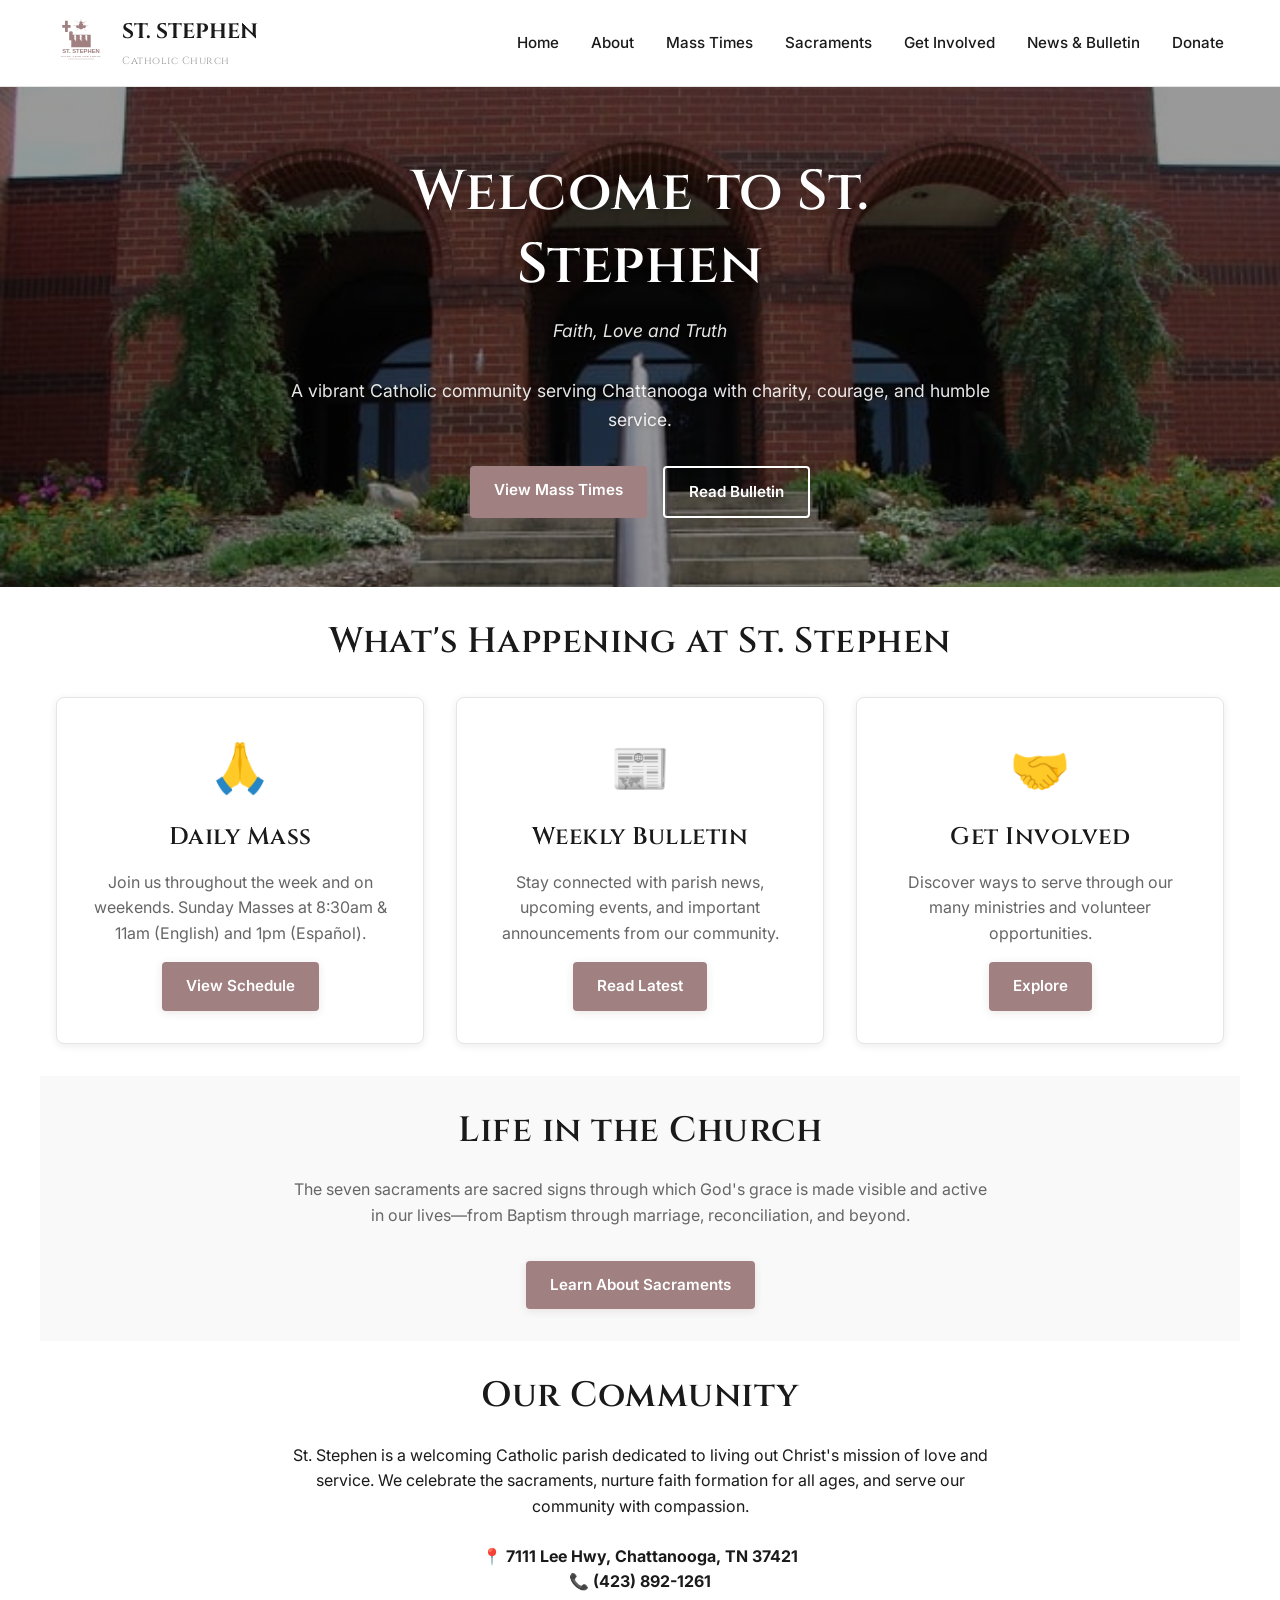
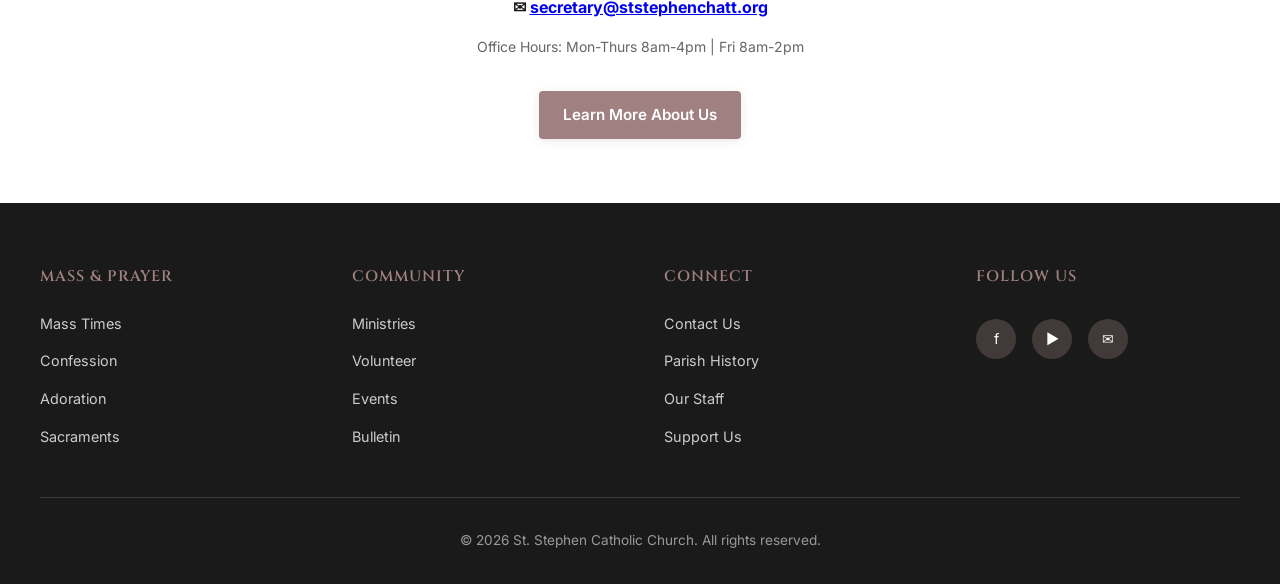
==== commit fa8fdf65: "Remove anchor nav from homepage only" ====
--- a/index.html
+++ b/index.html
@@ -25,16 +25,7 @@
 
   <section class="section">
     <div class="container">
-      <div class="anchor-nav">
-        <div class="anchor-nav-label">Explore Our Community</div>
-        <div class="anchor-nav-links">
-          <a href="#highlights">⭐ Highlights</a>
-          <a href="#sacraments">✨ Sacraments</a>
-          <a href="#community">🤝 Community</a>
-        </div>
-      </div>
-
-      <h2 id="highlights" class="text-center">What's Happening at St. Stephen</h2>
+      <h2 class="text-center">What's Happening at St. Stephen</h2>
       <div class="cards">
         <div class="card">
           <div class="card-icon">🙏</div>
@@ -61,7 +52,7 @@
   <section class="section section-alt">
     <div class="container">
       <div style="max-width: 700px; margin: 0 auto;">
-        <h2 id="sacraments" class="text-center">Life in the Church</h2>
+        <h2 class="text-center">Life in the Church</h2>
         <p class="text-center text-muted">The seven sacraments are sacred signs through which God's grace is made visible and active in our lives—from Baptism through marriage, reconciliation, and beyond.</p>
         <div style="text-align: center; margin-top: 2rem;">
           <a href="sacraments.html" class="btn">Learn About Sacraments</a>
@@ -73,12 +64,12 @@
   <section class="section">
     <div class="container">
       <div style="max-width: 700px; margin: 0 auto; text-align: center;">
-        <h2 id="community">Our Community</h2>
+        <h2>Our Community</h2>
         <p>St. Stephen is a welcoming Catholic parish dedicated to living out Christ's mission of love and service. We celebrate the sacraments, nurture faith formation for all ages, and serve our community with compassion.</p>
         <p style="margin-top: 1.5rem;">
           <strong>📍 7111 Lee Hwy, Chattanooga, TN 37421</strong><br>
           <strong>📞 (423) 892-1261</strong><br>
-          <strong>✉ <a href="mailto:[email protected]">[email protected]</a></strong>
+          <strong>✉ <a href="mailto:secretary@ststephenchatt.org">secretary@ststephenchatt.org</a></strong>
         </p>
         <p class="text-muted" style="font-size: 0.875rem; margin-top: 1rem;">
           Office Hours: Mon-Thurs 8am-4pm | Fri 8am-2pm
